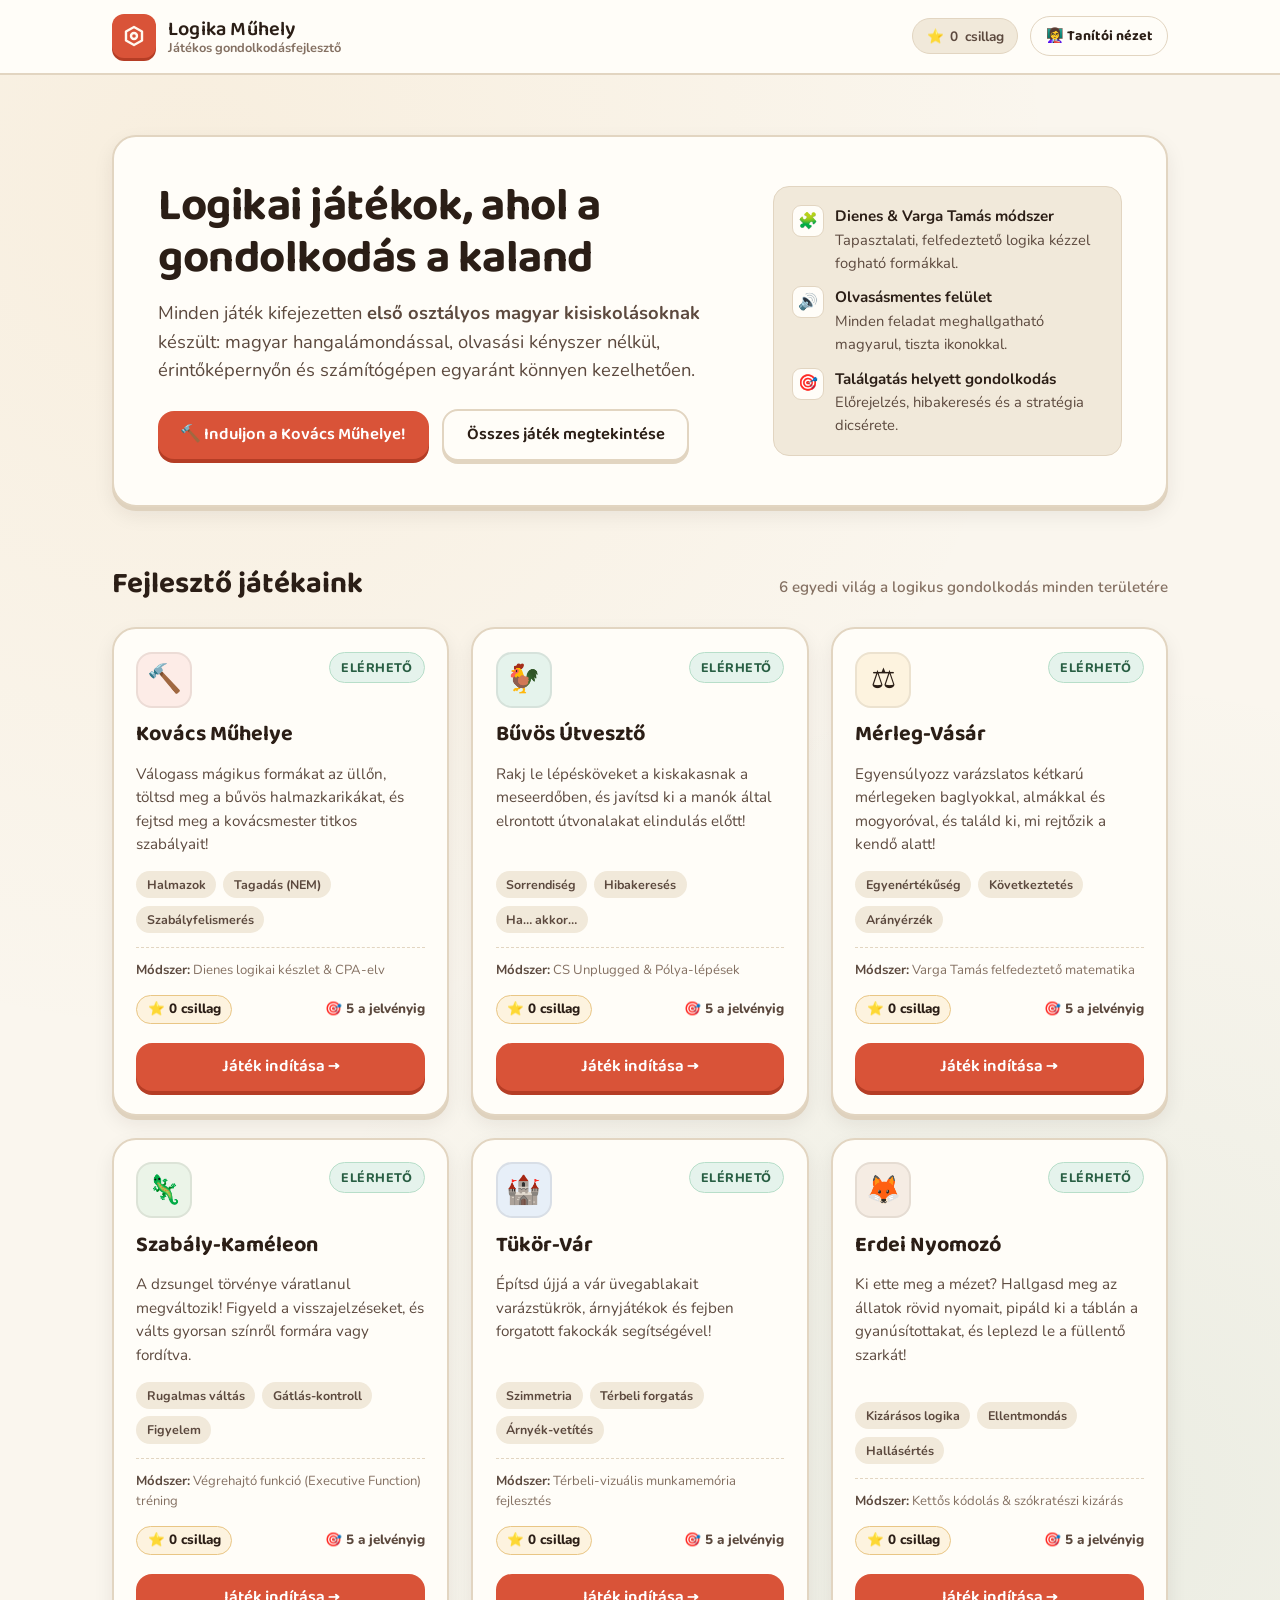
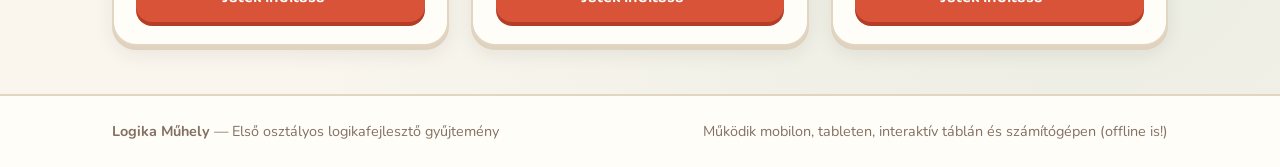
==== index.html @ 01217539 "Add PWA offline support, shared LogikaCore module (Hungarian voice, confetti), hub star badges, and " ====
<!DOCTYPE html>
<html lang="hu">
<head>
  <meta charset="UTF-8">
  <meta name="viewport" content="width=device-width, initial-scale=1.0">
  <title>Logika Műhely — Játékos logikafejlesztő 1. osztályosoknak</title>
  <meta name="description" content="Bizonyított magyar és nemzetközi módszereken alapuló, olvasásmentes logikai játékok elsős kisiskolásoknak minden eszközre.">
  <link rel="preconnect" href="https://fonts.googleapis.com">
  <link rel="preconnect" href="https://fonts.gstatic.com" crossorigin>
  <link href="https://fonts.googleapis.com/css2?family=Baloo+2:wght@600;700;800&family=Nunito:wght@500;600;700;800&display=swap" rel="stylesheet">
  <link rel="manifest" href="manifest.json">
  <link rel="icon" href="assets/icon.svg" type="image/svg+xml">
  <link rel="stylesheet" href="styles/main.css?v=4">
</head>
<body>
  <header class="site-header">
    <div class="container header-inner">
      <a href="index.html" class="brand" id="brand-home-link">
        <span class="brand-mark" aria-hidden="true">
          <svg width="24" height="24" viewBox="0 0 24 24" fill="none" stroke="currentColor" stroke-width="2.4" stroke-linecap="round" stroke-linejoin="round">
            <path d="M12 3l8 4.5v9L12 21l-8-4.5v-9L12 3z"/>
            <circle cx="12" cy="12" r="3"/>
          </svg>
        </span>
        <span class="brand-text">
          <span class="brand-title">Logika Műhely</span>
          <span class="brand-subtitle">Játékos gondolkodásfejlesztő</span>
        </span>
      </a>
      <div class="header-meta">
        <span class="age-tag" id="total-stars-pill">⭐ <strong id="total-stars-value">0</strong> csillag</span>
        <button type="button" class="teacher-btn" id="btn-open-teacher">👩‍🏫 Tanítói nézet</button>
      </div>
    </div>
  </header>

  <main class="container">
    <section class="hero" aria-labelledby="hero-heading">
      <div class="hero-card">
        <div>
          <h1 id="hero-heading">Logikai játékok, ahol a gondolkodás a kaland</h1>
          <p class="hero-lead">
            Minden játék kifejezetten <strong>első osztályos magyar kisiskolásoknak</strong> készült: magyar hangalámondással, olvasási kényszer nélkül, érintőképernyőn és számítógépen egyaránt könnyen kezelhetően.
          </p>
          <div class="hero-actions">
            <a href="kovacs-muhelye/index.html" class="btn btn-primary" id="hero-play-kovacs">
              🔨 Induljon a Kovács Műhelye!
            </a>
            <a href="#jatekok-lista" class="btn btn-secondary" id="hero-browse-apps">
              Összes játék megtekintése
            </a>
          </div>
        </div>

        <aside class="hero-pillars" aria-label="Pedagógiai alapelvek">
          <div class="pillar-item">
            <span class="pillar-icon" aria-hidden="true">🧩</span>
            <div>
              <strong>Dienes &amp; Varga Tamás módszer</strong>
              Tapasztalati, felfedeztető logika kézzel fogható formákkal.
            </div>
          </div>
          <div class="pillar-item">
            <span class="pillar-icon" aria-hidden="true">🔊</span>
            <div>
              <strong>Olvasásmentes felület</strong>
              Minden feladat meghallgatható magyarul, tiszta ikonokkal.
            </div>
          </div>
          <div class="pillar-item">
            <span class="pillar-icon" aria-hidden="true">🎯</span>
            <div>
              <strong>Találgatás helyett gondolkodás</strong>
              Előrejelzés, hibakeresés és a stratégia dicsérete.
            </div>
          </div>
        </aside>
      </div>
    </section>

    <section id="jatekok-lista" aria-labelledby="apps-section-title">
      <div class="section-heading">
        <h2 id="apps-section-title">Fejlesztő játékaink</h2>
        <p>6 egyedi világ a logikus gondolkodás minden területére</p>
      </div>

      <div class="apps-grid">
        <!-- 1. Kovács Műhelye (LIVE) -->
        <article class="app-card is-live" id="card-kovacs-muhelye">
          <div class="app-card-top">
            <div class="app-emblem emblem-forge" aria-hidden="true">🔨</div>
            <span class="status-label status-live">Elérhető</span>
          </div>
          <h3>Kovács Műhelye</h3>
          <p class="app-card-desc">
            Válogass mágikus formákat az üllőn, töltsd meg a bűvös halmazkarikákat, és fejtsd meg a kovácsmester titkos szabályait!
          </p>
          <div class="app-skills">
            <span class="skill-chip">Halmazok</span>
            <span class="skill-chip">Tagadás (NEM)</span>
            <span class="skill-chip">Szabályfelismerés</span>
          </div>
          <div class="app-method">
            <strong>Módszer:</strong> Dienes logikai készlet &amp; CPA-elv
          </div>
          <a href="kovacs-muhelye/index.html" class="btn btn-primary" id="btn-launch-kovacs">
            Játék indítása →
          </a>
        </article>

        <!-- 2. Bűvös Útvesztő (LIVE) -->
        <article class="app-card is-live" id="card-buvos-utveszto">
          <div class="app-card-top">
            <div class="app-emblem emblem-path" aria-hidden="true">🐓</div>
            <span class="status-label status-live">Elérhető</span>
          </div>
          <h3>Bűvös Útvesztő</h3>
          <p class="app-card-desc">
            Rakj le lépésköveket a kiskakasnak a meseerdőben, és javítsd ki a manók által elrontott útvonalakat elindulás előtt!
          </p>
          <div class="app-skills">
            <span class="skill-chip">Sorrendiség</span>
            <span class="skill-chip">Hibakeresés</span>
            <span class="skill-chip">Ha… akkor…</span>
          </div>
          <div class="app-method">
            <strong>Módszer:</strong> CS Unplugged &amp; Pólya-lépések
          </div>
          <a href="buvos-utveszto/index.html" class="btn btn-primary" id="btn-launch-utveszto">
            Játék indítása →
          </a>
        </article>

        <!-- 3. Mérleg-Vásár (LIVE) -->
        <article class="app-card is-live" id="card-merleg-vasar">
          <div class="app-card-top">
            <div class="app-emblem emblem-scale" aria-hidden="true">⚖️</div>
            <span class="status-label status-live">Elérhető</span>
          </div>
          <h3>Mérleg-Vásár</h3>
          <p class="app-card-desc">
            Egyensúlyozz varázslatos kétkarú mérlegeken baglyokkal, almákkal és mogyoróval, és találd ki, mi rejtőzik a kendő alatt!
          </p>
          <div class="app-skills">
            <span class="skill-chip">Egyenértékűség</span>
            <span class="skill-chip">Következtetés</span>
            <span class="skill-chip">Arányérzék</span>
          </div>
          <div class="app-method">
            <strong>Módszer:</strong> Varga Tamás felfedeztető matematika
          </div>
          <a href="merleg-vasar/index.html" class="btn btn-primary" id="btn-launch-merleg">
            Játék indítása →
          </a>
        </article>

        <!-- 4. Szabály-Kaméleon (LIVE) -->
        <article class="app-card is-live" id="card-szabaly-kameleon">
          <div class="app-card-top">
            <div class="app-emblem emblem-chameleon" aria-hidden="true">🦎</div>
            <span class="status-label status-live">Elérhető</span>
          </div>
          <h3>Szabály-Kaméleon</h3>
          <p class="app-card-desc">
            A dzsungel törvénye váratlanul megváltozik! Figyeld a visszajelzéseket, és válts gyorsan színről formára vagy fordítva.
          </p>
          <div class="app-skills">
            <span class="skill-chip">Rugalmas váltás</span>
            <span class="skill-chip">Gátlás-kontroll</span>
            <span class="skill-chip">Figyelem</span>
          </div>
          <div class="app-method">
            <strong>Módszer:</strong> Végrehajtó funkció (Executive Function) tréning
          </div>
          <a href="szabaly-kameleon/index.html" class="btn btn-primary" id="btn-launch-kameleon">
            Játék indítása →
          </a>
        </article>

        <!-- 5. Tükör-Vár (LIVE) -->
        <article class="app-card is-live" id="card-tukor-var">
          <div class="app-card-top">
            <div class="app-emblem emblem-mirror" aria-hidden="true">🏰</div>
            <span class="status-label status-live">Elérhető</span>
          </div>
          <h3>Tükör-Vár</h3>
          <p class="app-card-desc">
            Építsd újjá a vár üvegablakait varázstükrök, árnyjátékok és fejben forgatott fakockák segítségével!
          </p>
          <div class="app-skills">
            <span class="skill-chip">Szimmetria</span>
            <span class="skill-chip">Térbeli forgatás</span>
            <span class="skill-chip">Árnyék-vetítés</span>
          </div>
          <div class="app-method">
            <strong>Módszer:</strong> Térbeli-vizuális munkamemória fejlesztés
          </div>
          <a href="tukor-var/index.html" class="btn btn-primary" id="btn-launch-tukor">
            Játék indítása →
          </a>
        </article>

        <!-- 6. Ki A Bűnös? — Erdei Nyomozó (LIVE) -->
        <article class="app-card is-live" id="card-erdei-nyomozo">
          <div class="app-card-top">
            <div class="app-emblem emblem-detective" aria-hidden="true">🦊</div>
            <span class="status-label status-live">Elérhető</span>
          </div>
          <h3>Erdei Nyomozó</h3>
          <p class="app-card-desc">
            Ki ette meg a mézet? Hallgasd meg az állatok rövid nyomait, pipáld ki a táblán a gyanúsítottakat, és leplezd le a füllentő szarkát!
          </p>
          <div class="app-skills">
            <span class="skill-chip">Kizárásos logika</span>
            <span class="skill-chip">Ellentmondás</span>
            <span class="skill-chip">Hallásértés</span>
          </div>
          <div class="app-method">
            <strong>Módszer:</strong> Kettős kódolás &amp; szókratészi kizárás
          </div>
          <a href="erdei-nyomozo/index.html" class="btn btn-primary" id="btn-launch-nyomozo">
            Játék indítása →
          </a>
        </article>
      </div>
    </section>
  </main>

  <footer class="site-footer">
    <div class="container footer-inner">
      <span><strong>Logika Műhely</strong> — Első osztályos logikafejlesztő gyűjtemény</span>
      <span>Működik mobilon, tableten, interaktív táblán és számítógépen (offline is!)</span>
    </div>
  </footer>

  <!-- Tanítói / Szülői Összefoglaló Modal -->
  <div class="modal-backdrop" id="teacher-modal-backdrop" role="dialog" aria-modal="true" aria-labelledby="teacher-modal-title">
    <div class="teacher-modal">
      <div class="teacher-modal-header">
        <h2 id="teacher-modal-title">👩‍🏫 Szülői és Tanítói Összefoglaló</h2>
        <button type="button" class="teacher-btn" id="btn-close-teacher">✕ Bezárás</button>
      </div>
      <p style="margin:0; color:var(--ink-secondary); font-size:0.92rem;">
        Itt látható a gyermek előrehaladása az egyes logikai területeken. <strong>5 csillag</strong> után minden játékban feloldódik a mesterjelvény!
      </p>
      <div id="teacher-rows" style="display:flex; flex-direction:column; gap:0.55rem;"></div>
      <div style="display:flex; justify-content:space-between; align-items:center; flex-wrap:wrap; gap:0.5rem; border-top:1.5px dashed var(--border-warm); padding-top:0.85rem;">
        <span style="font-weight:800; color:var(--ink-primary);" id="teacher-total-summary"></span>
        <button type="button" class="teacher-btn" id="btn-reset-progress" style="color:var(--forge-ember-dark);">🗑️ Haladás nullázása</button>
      </div>
    </div>
  </div>

  <script src="shared/logika-core.js?v=4"></script>
  <script>
    (() => {
      const cardIds = {
        kovacs: 'card-kovacs-muhelye',
        utveszto: 'card-buvos-utveszto',
        merleg: 'card-merleg-vasar',
        kameleon: 'card-szabaly-kameleon',
        tukor: 'card-tukor-var',
        nyomozo: 'card-erdei-nyomozo',
      };

      function refreshHubProgress() {
        const core = window.LogikaCore;
        if (!core) return;

        document.getElementById('total-stars-value').textContent = String(core.getTotalStars());

        core.APP_META.forEach((app) => {
          const card = document.getElementById(cardIds[app.key]);
          if (!card) return;
          let row = card.querySelector('.card-progress-row');
          if (!row) {
            row = document.createElement('div');
            row.className = 'card-progress-row';
            const btn = card.querySelector('.btn');
            card.insertBefore(row, btn);
          }
          const stars = core.getAppStars(app.starKey);
          const unlocked = stars >= 5;
          row.innerHTML = `
            <span class="card-star-pill">⭐ ${stars} csillag</span>
            <span class="${unlocked ? 'badge-unlocked' : ''}">
              ${unlocked ? `🏅 ${app.badge}` : `🎯 ${Math.max(0, 5 - stars)} a jelvényig`}
            </span>
          `;
        });
      }

      const backdrop = document.getElementById('teacher-modal-backdrop');
      const rowsEl = document.getElementById('teacher-rows');

      function renderTeacherModal() {
        const core = window.LogikaCore;
        const stats = core.getStats();
        rowsEl.innerHTML = core.APP_META.map((app) => {
          const stars = core.getAppStars(app.starKey);
          const solved = (stats[app.key] && stats[app.key].solved) || stars;
          const badgeTxt = stars >= 5 ? `🏅 ${app.badge}` : 'Folyamatban';
          return `
            <div class="teacher-row">
              <div>
                <div class="teacher-row-title">${app.emoji} ${app.name}</div>
                <div class="teacher-row-sub">${app.skill} · ${badgeTxt}</div>
              </div>
              <div style="text-align:right; font-weight:800;">
                <div>⭐ ${stars}</div>
                <div style="font-size:0.78rem; color:var(--ink-muted);">${solved} megoldva</div>
              </div>
            </div>
          `;
        }).join('');
        document.getElementById('teacher-total-summary').textContent =
          `Összesen: ⭐ ${core.getTotalStars()} csillag`;
      }

      document.getElementById('btn-open-teacher').addEventListener('click', () => {
        renderTeacherModal();
        backdrop.classList.add('is-open');
      });

      document.getElementById('btn-close-teacher').addEventListener('click', () => {
        backdrop.classList.remove('is-open');
      });

      backdrop.addEventListener('click', (e) => {
        if (e.target === backdrop) backdrop.classList.remove('is-open');
      });

      document.getElementById('btn-reset-progress').addEventListener('click', () => {
        if (confirm('Biztosan törlöd az összes összegyűjtött csillagot és jelvényt?')) {
          window.LogikaCore.resetAllProgress();
          refreshHubProgress();
          renderTeacherModal();
        }
      });

      refreshHubProgress();

      if ('serviceWorker' in navigator) {
        navigator.serviceWorker.register('./sw.js').catch(() => {});
      }
    })();
  </script>
</body>
</html>
---- styles/main.css ----
/* ==========================================================================
   Logika Műhely — Shared Design System
   Warm, tactile, storybook-inspired palette for 1st-grade Hungarian learners
   ========================================================================== */

:root {
  /* Surfaces */
  --bg-parchment: #FAF6EE;
  --bg-cream: #FFFDF8;
  --bg-sand: #F1E9DA;
  --bg-wood-dark: #3B281E;
  --bg-wood-mid: #5A3E2E;

  /* Ink */
  --ink-primary: #2B1E16;
  --ink-secondary: #5C493E;
  --ink-muted: #847062;
  --ink-on-dark: #FFF9F0;

  /* Brand & Pedagogical Accents (HSL-harmonized) */
  --forge-ember: #D95338;
  --forge-ember-dark: #B53D25;
  --forge-ember-soft: #FDECE7;

  --sage-green: #387D5A;
  --sage-green-dark: #285E43;
  --sage-green-soft: #E5F3EC;

  --cobalt-blue: #2D5F9A;
  --cobalt-blue-dark: #1F4573;
  --cobalt-blue-soft: #E7EFF8;

  --amber-gold: #D99226;
  --amber-gold-dark: #B07214;
  --amber-gold-soft: #FDF3DF;

  /* Borders & Shadows */
  --border-warm: #E2D5C1;
  --border-strong: #C9B79C;
  --shadow-card: 0 4px 0 #DFD2BE, 0 8px 20px rgba(43, 30, 22, 0.08);
  --shadow-card-hover: 0 6px 0 #D4C3AA, 0 14px 28px rgba(43, 30, 22, 0.12);
  --shadow-button: 0 4px 0 var(--btn-shadow, #B53D25);
  --shadow-button-active: 0 1px 0 var(--btn-shadow, #B53D25);

  /* Typography */
  --font-display: 'Baloo 2', 'Nunito', system-ui, -apple-system, sans-serif;
  --font-body: 'Nunito', system-ui, -apple-system, sans-serif;

  /* Radii */
  --radius-sm: 10px;
  --radius-md: 16px;
  --radius-lg: 24px;
  --radius-pill: 999px;

  /* Spacing */
  --space-xs: 0.5rem;
  --space-sm: 0.75rem;
  --space-md: 1.25rem;
  --space-lg: 2rem;
  --space-xl: 3rem;
}

*,
*::before,
*::after {
  box-sizing: border-box;
}

html {
  font-size: 16px;
  -webkit-tap-highlight-color: transparent;
  scroll-behavior: smooth;
}

body {
  margin: 0;
  font-family: var(--font-body);
  color: var(--ink-primary);
  background-color: var(--bg-parchment);
  background-image:
    radial-gradient(circle at 15% 10%, rgba(224, 159, 62, 0.09) 0%, transparent 45%),
    radial-gradient(circle at 85% 85%, rgba(56, 125, 90, 0.08) 0%, transparent 45%);
  line-height: 1.55;
  min-height: 100dvh;
  overflow-x: hidden;
}

img,
svg {
  display: block;
  max-width: 100%;
}

button,
a {
  font-family: inherit;
  touch-action: manipulation;
}

/* Focus visibility for keyboard & switch accessibility */
:focus-visible {
  outline: 3px solid var(--cobalt-blue);
  outline-offset: 3px;
}

/* ==========================================================================
   Layout Containers
   ========================================================================== */
.container {
  width: 100%;
  max-width: 1120px;
  margin: 0 auto;
  padding: 0 clamp(1rem, 3vw, 2rem);
}

/* ==========================================================================
   Header / Navigation
   ========================================================================== */
.site-header {
  background-color: var(--bg-cream);
  border-bottom: 2px solid var(--border-warm);
  padding: 0.9rem 0;
  position: sticky;
  top: 0;
  z-index: 40;
}

.header-inner {
  display: flex;
  align-items: center;
  justify-content: space-between;
  gap: 1rem;
  flex-wrap: wrap;
}

.brand {
  display: inline-flex;
  align-items: center;
  gap: 0.75rem;
  text-decoration: none;
  color: var(--ink-primary);
}

.brand-mark {
  width: 44px;
  height: 44px;
  border-radius: 12px;
  background: var(--forge-ember);
  color: var(--ink-on-dark);
  display: grid;
  place-items: center;
  box-shadow: 0 3px 0 var(--forge-ember-dark);
  flex-shrink: 0;
}

.brand-text {
  display: flex;
  flex-direction: column;
  line-height: 1.15;
}

.brand-title {
  font-family: var(--font-display);
  font-weight: 600;
  font-size: 1.25rem;
  letter-spacing: 0.01em;
}

.brand-subtitle {
  font-size: 0.8rem;
  font-weight: 700;
  color: var(--ink-muted);
}

.header-meta {
  display: flex;
  align-items: center;
  gap: 0.75rem;
}

.age-tag {
  display: inline-flex;
  align-items: center;
  gap: 0.4rem;
  background: var(--bg-sand);
  border: 1.5px solid var(--border-warm);
  color: var(--ink-secondary);
  font-weight: 700;
  font-size: 0.85rem;
  padding: 0.4rem 0.85rem;
  border-radius: var(--radius-pill);
}

/* ==========================================================================
   Buttons
   ========================================================================== */
.btn {
  display: inline-flex;
  align-items: center;
  justify-content: center;
  gap: 0.5rem;
  min-height: 48px;
  padding: 0.7rem 1.4rem;
  border-radius: var(--radius-md);
  border: none;
  font-family: var(--font-display);
  font-weight: 600;
  font-size: 1.05rem;
  text-decoration: none;
  cursor: pointer;
  transition: transform 120ms ease, box-shadow 120ms ease, background-color 150ms ease;
  user-select: none;
}

.btn:active {
  transform: translateY(3px);
}

.btn-primary {
  --btn-shadow: var(--forge-ember-dark);
  background: var(--forge-ember);
  color: #FFFFFF;
  box-shadow: var(--shadow-button);
}

.btn-primary:hover {
  background: #E25F44;
}

.btn-primary:active {
  box-shadow: var(--shadow-button-active);
}

.btn-secondary {
  --btn-shadow: var(--border-strong);
  background: var(--bg-cream);
  color: var(--ink-primary);
  border: 2px solid var(--border-warm);
  box-shadow: 0 3px 0 var(--border-warm);
}

.btn-secondary:hover {
  background: var(--bg-sand);
}

.btn-success {
  --btn-shadow: var(--sage-green-dark);
  background: var(--sage-green);
  color: #FFFFFF;
  box-shadow: var(--shadow-button);
}

.btn-success:hover {
  background: #418E67;
}

/* ==========================================================================
   Hero Section (Index Page)
   ========================================================================== */
.hero {
  padding: clamp(2rem, 5vw, 3.75rem) 0 clamp(1.5rem, 3vw, 2.5rem);
}

.hero-card {
  background: var(--bg-cream);
  border: 2px solid var(--border-warm);
  border-radius: var(--radius-lg);
  padding: clamp(1.5rem, 4vw, 2.75rem);
  box-shadow: var(--shadow-card);
  display: grid;
  grid-template-columns: 1.25fr 0.75fr;
  gap: 2rem;
  align-items: center;
}

.hero h1 {
  font-family: var(--font-display);
  font-size: clamp(1.85rem, 4vw, 2.85rem);
  font-weight: 700;
  line-height: 1.15;
  letter-spacing: -0.01em;
  margin: 0 0 0.85rem;
  color: var(--ink-primary);
}

.hero-lead {
  font-size: clamp(1rem, 1.5vw, 1.15rem);
  color: var(--ink-secondary);
  margin: 0 0 1.5rem;
  max-width: 56ch;
}

.hero-actions {
  display: flex;
  flex-wrap: wrap;
  gap: 0.85rem;
  align-items: center;
}

.hero-pillars {
  display: grid;
  gap: 0.75rem;
  background: var(--bg-sand);
  border: 1.5px solid var(--border-warm);
  border-radius: var(--radius-md);
  padding: 1.15rem;
}

.pillar-item {
  display: flex;
  align-items: flex-start;
  gap: 0.7rem;
  font-size: 0.92rem;
  color: var(--ink-secondary);
}

.pillar-icon {
  width: 32px;
  height: 32px;
  border-radius: 9px;
  background: var(--bg-cream);
  border: 1.5px solid var(--border-warm);
  display: grid;
  place-items: center;
  flex-shrink: 0;
  font-size: 1rem;
}

.pillar-item strong {
  color: var(--ink-primary);
  display: block;
  font-size: 0.95rem;
}

/* ==========================================================================
   Apps Grid (Index Page)
   ========================================================================== */
.section-heading {
  display: flex;
  align-items: baseline;
  justify-content: space-between;
  gap: 1rem;
  flex-wrap: wrap;
  margin: 1rem 0 1.25rem;
}

.section-heading h2 {
  font-family: var(--font-display);
  font-size: clamp(1.4rem, 2.5vw, 1.85rem);
  margin: 0;
}

.section-heading p {
  margin: 0;
  color: var(--ink-muted);
  font-weight: 600;
  font-size: 0.95rem;
}

.apps-grid {
  display: grid;
  grid-template-columns: repeat(auto-fill, minmax(min(100%, 320px), 1fr));
  gap: 1.4rem;
  padding-bottom: 3rem;
}

.app-card {
  background: var(--bg-cream);
  border: 2px solid var(--border-warm);
  border-radius: var(--radius-lg);
  padding: 1.4rem;
  box-shadow: var(--shadow-card);
  display: flex;
  flex-direction: column;
  gap: 0.9rem;
  transition: transform 160ms ease, box-shadow 160ms ease;
  position: relative;
}

.app-card.is-live:hover {
  transform: translateY(-3px);
  box-shadow: var(--shadow-card-hover);
}

.app-card.is-upcoming {
  background: #FBF8F2;
  opacity: 0.92;
}

.app-card-top {
  display: flex;
  align-items: flex-start;
  justify-content: space-between;
  gap: 0.75rem;
}

.app-emblem {
  width: 56px;
  height: 56px;
  border-radius: 16px;
  display: grid;
  place-items: center;
  font-size: 1.75rem;
  flex-shrink: 0;
  border: 2px solid rgba(43, 30, 22, 0.08);
}

.emblem-forge { background: var(--forge-ember-soft); }
.emblem-path { background: var(--sage-green-soft); }
.emblem-scale { background: var(--amber-gold-soft); }
.emblem-chameleon { background: #EBF4E8; }
.emblem-mirror { background: var(--cobalt-blue-soft); }
.emblem-detective { background: #F5ECE3; }

.status-label {
  font-size: 0.78rem;
  font-weight: 800;
  text-transform: uppercase;
  letter-spacing: 0.04em;
  padding: 0.3rem 0.7rem;
  border-radius: var(--radius-pill);
}

.status-live {
  background: var(--sage-green-soft);
  color: var(--sage-green-dark);
  border: 1.5px solid #B7DEC9;
}

.status-soon {
  background: var(--bg-sand);
  color: var(--ink-muted);
  border: 1.5px solid var(--border-warm);
}

.app-card h3 {
  font-family: var(--font-display);
  font-size: 1.35rem;
  margin: 0;
  line-height: 1.2;
}

.app-card-desc {
  margin: 0;
  color: var(--ink-secondary);
  font-size: 0.95rem;
  flex: 1;
}

.app-skills {
  display: flex;
  flex-wrap: wrap;
  gap: 0.45rem;
}

.skill-chip {
  font-size: 0.78rem;
  font-weight: 700;
  color: var(--ink-secondary);
  background: var(--bg-sand);
  padding: 0.25rem 0.65rem;
  border-radius: var(--radius-pill);
}

.app-method {
  font-size: 0.82rem;
  color: var(--ink-muted);
  border-top: 1.5px dashed var(--border-warm);
  padding-top: 0.75rem;
}

.app-method strong {
  color: var(--ink-secondary);
}

.app-card .btn {
  width: 100%;
  margin-top: 0.25rem;
}

.btn-disabled {
  background: var(--bg-sand);
  color: var(--ink-muted);
  border: 1.5px solid var(--border-warm);
  cursor: default;
  box-shadow: none;
}

.btn-disabled:active {
  transform: none;
}

/* ==========================================================================
   Shared Difficulty Selector (All Apps)
   ========================================================================== */
.difficulty-bar {
  display: inline-flex;
  align-items: center;
  gap: 0.35rem;
  background: var(--bg-sand);
  border: 1.5px solid var(--border-warm);
  padding: 0.25rem;
  border-radius: var(--radius-pill);
  flex-wrap: wrap;
}

.diff-btn {
  display: inline-flex;
  align-items: center;
  gap: 0.3rem;
  min-height: 36px;
  padding: 0.3rem 0.75rem;
  border-radius: var(--radius-pill);
  border: none;
  background: transparent;
  color: var(--ink-secondary);
  font-family: var(--font-display);
  font-weight: 700;
  font-size: 0.85rem;
  cursor: pointer;
  transition: background-color 140ms ease, color 140ms ease, box-shadow 140ms ease;
}

.diff-btn:hover {
  background: rgba(255, 255, 255, 0.55);
}

.diff-btn.is-active[data-diff="easy"] {
  background: var(--sage-green);
  color: #FFFFFF;
}

.diff-btn.is-active[data-diff="medium"] {
  background: var(--amber-gold-dark);
  color: #FFFFFF;
}

.diff-btn.is-active[data-diff="hard"] {
  background: var(--forge-ember);
  color: #FFFFFF;
}

/* ==========================================================================
   Index Progress Badges & Teacher Summary Modal
   ========================================================================== */
.card-progress-row {
  display: flex;
  align-items: center;
  justify-content: space-between;
  gap: 0.5rem;
  font-size: 0.84rem;
  font-weight: 800;
  color: var(--ink-secondary);
}

.card-star-pill {
  display: inline-flex;
  align-items: center;
  gap: 0.3rem;
  padding: 0.2rem 0.65rem;
  border-radius: var(--radius-pill);
  background: var(--amber-gold-soft);
  border: 1.5px solid #E9C685;
  color: var(--ink-primary);
}

.badge-unlocked {
  display: inline-flex;
  align-items: center;
  gap: 0.25rem;
  padding: 0.2rem 0.65rem;
  border-radius: var(--radius-pill);
  background: var(--sage-green-soft);
  border: 1.5px solid #A8D7BE;
  color: var(--sage-green-dark);
}

.teacher-btn {
  display: inline-flex;
  align-items: center;
  gap: 0.4rem;
  min-height: 40px;
  padding: 0.35rem 0.9rem;
  border-radius: var(--radius-pill);
  border: 1.5px solid var(--border-warm);
  background: var(--bg-cream);
  color: var(--ink-primary);
  font-family: var(--font-display);
  font-weight: 700;
  font-size: 0.88rem;
  cursor: pointer;
}

.teacher-btn:hover {
  background: var(--bg-sand);
}

.modal-backdrop {
  position: fixed;
  inset: 0;
  background: rgba(43, 30, 22, 0.52);
  display: none;
  place-items: center;
  padding: 1rem;
  z-index: 100;
}

.modal-backdrop.is-open {
  display: grid;
}

.teacher-modal {
  width: 100%;
  max-width: 620px;
  max-height: 88dvh;
  overflow-y: auto;
  background: var(--bg-cream);
  border: 2px solid var(--border-warm);
  border-radius: var(--radius-lg);
  padding: 1.5rem;
  box-shadow: 0 20px 44px rgba(43, 30, 22, 0.25);
  display: flex;
  flex-direction: column;
  gap: 1rem;
}

.teacher-modal-header {
  display: flex;
  align-items: center;
  justify-content: space-between;
  gap: 1rem;
}

.teacher-modal-header h2 {
  font-family: var(--font-display);
  margin: 0;
  font-size: 1.35rem;
}

.teacher-row {
  display: grid;
  grid-template-columns: 1fr auto;
  gap: 0.5rem;
  align-items: center;
  padding: 0.75rem 0.9rem;
  background: var(--bg-sand);
  border-radius: var(--radius-md);
  border: 1.5px solid var(--border-warm);
}

.teacher-row-title {
  font-family: var(--font-display);
  font-weight: 700;
  font-size: 1rem;
}

.teacher-row-sub {
  font-size: 0.82rem;
  color: var(--ink-secondary);
}

/* ==========================================================================
   Footer
   ========================================================================== */
.site-footer {
  border-top: 2px solid var(--border-warm);
  background: var(--bg-cream);
  padding: 1.5rem 0;
  color: var(--ink-muted);
  font-size: 0.9rem;
}

.footer-inner {
  display: flex;
  justify-content: space-between;
  align-items: center;
  flex-wrap: wrap;
  gap: 0.75rem;
}

/* ==========================================================================
   Responsive Breakpoints
   ========================================================================== */
@media (max-width: 860px) {
  .hero-card {
    grid-template-columns: 1fr;
    gap: 1.5rem;
  }
}

@media (max-width: 520px) {
  .brand-subtitle {
    display: none;
  }
  .age-tag {
    font-size: 0.78rem;
    padding: 0.35rem 0.65rem;
  }
}
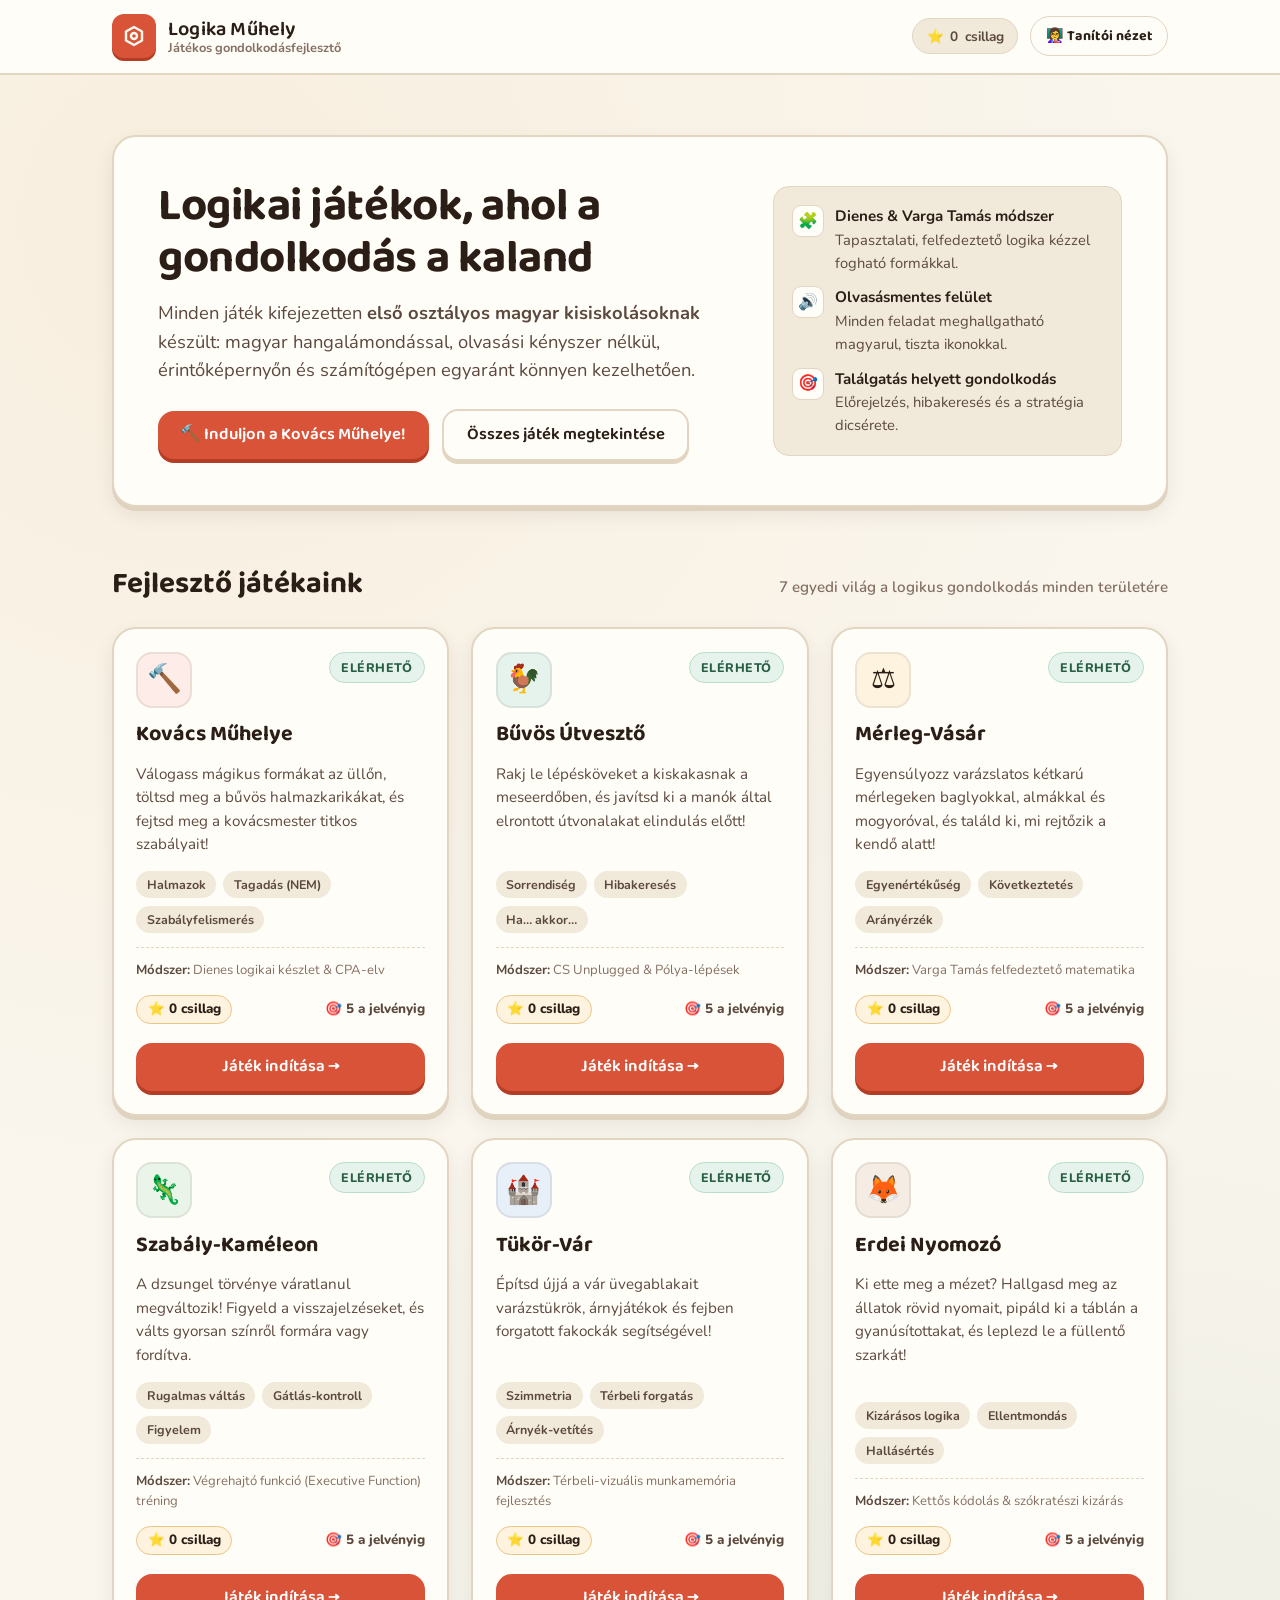
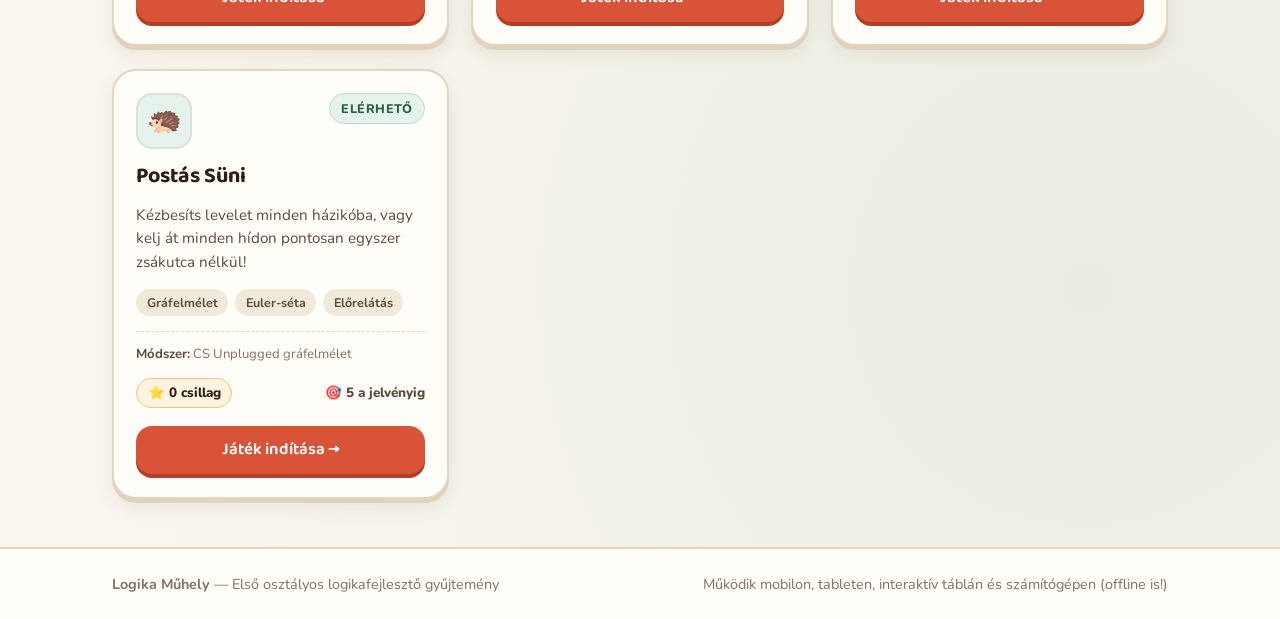
==== commit a90a24ba: "Add Postás Süni (graph theory & Eulerian paths) as the 7th app" ====
--- a/index.html
+++ b/index.html
@@ -81,7 +81,7 @@
     <section id="jatekok-lista" aria-labelledby="apps-section-title">
       <div class="section-heading">
         <h2 id="apps-section-title">Fejlesztő játékaink</h2>
-        <p>6 egyedi világ a logikus gondolkodás minden területére</p>
+        <p>7 egyedi világ a logikus gondolkodás minden területére</p>
       </div>
 
       <div class="apps-grid">
@@ -219,6 +219,29 @@
             <strong>Módszer:</strong> Kettős kódolás &amp; szókratészi kizárás
           </div>
           <a href="erdei-nyomozo/index.html" class="btn btn-primary" id="btn-launch-nyomozo">
+            Játék indítása →
+          </a>
+        </article>
+
+        <!-- 7. Postás Süni (LIVE) -->
+        <article class="app-card is-live" id="card-postas-suni">
+          <div class="app-card-top">
+            <div class="app-emblem emblem-path" aria-hidden="true">🦔</div>
+            <span class="status-label status-live">Elérhető</span>
+          </div>
+          <h3>Postás Süni</h3>
+          <p class="app-card-desc">
+            Kézbesíts levelet minden házikóba, vagy kelj át minden hídon pontosan egyszer zsákutca nélkül!
+          </p>
+          <div class="app-skills">
+            <span class="skill-chip">Gráfelmélet</span>
+            <span class="skill-chip">Euler-séta</span>
+            <span class="skill-chip">Előrelátás</span>
+          </div>
+          <div class="app-method">
+            <strong>Módszer:</strong> CS Unplugged gráfelmélet
+          </div>
+          <a href="postas-suni/index.html" class="btn btn-primary" id="btn-launch-suni">
             Játék indítása →
           </a>
         </article>
@@ -261,6 +284,7 @@
         kameleon: 'card-szabaly-kameleon',
         tukor: 'card-tukor-var',
         nyomozo: 'card-erdei-nyomozo',
+        suni: 'card-postas-suni',
       };
 
       function refreshHubProgress() {
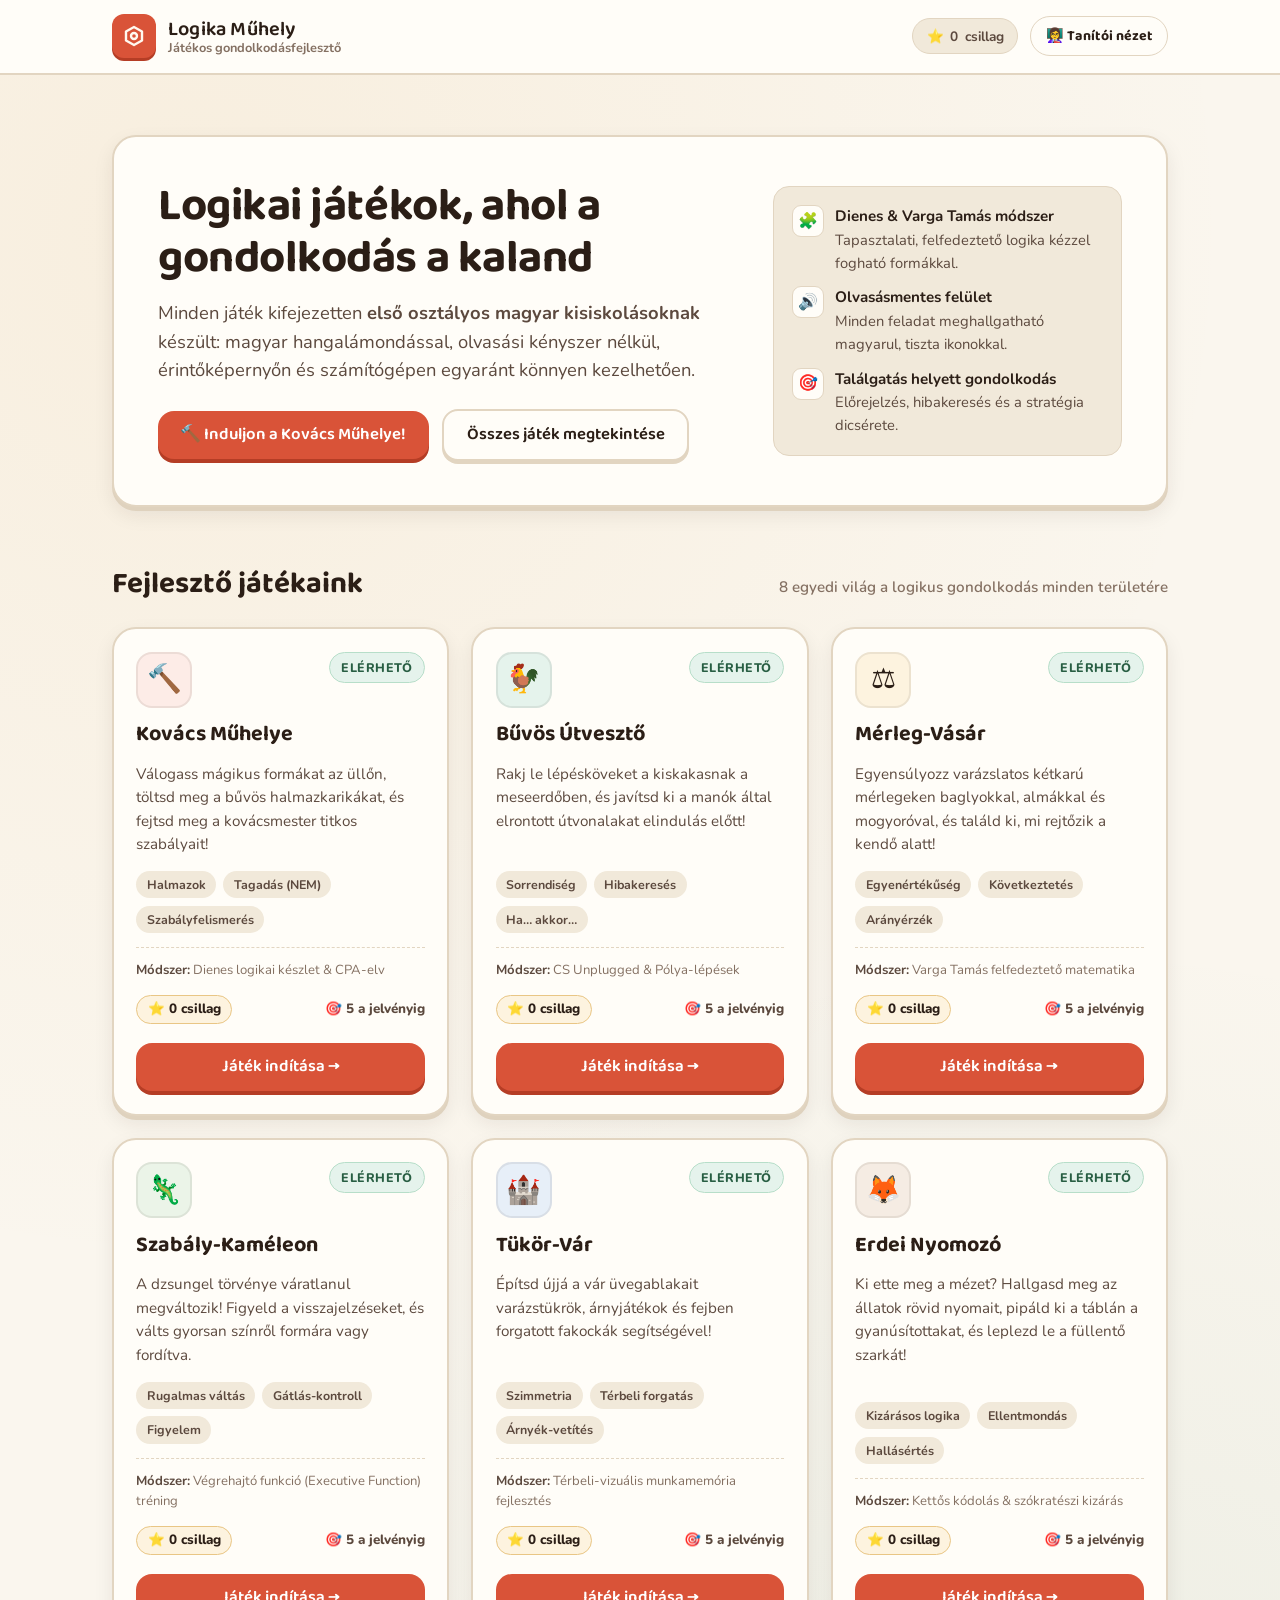
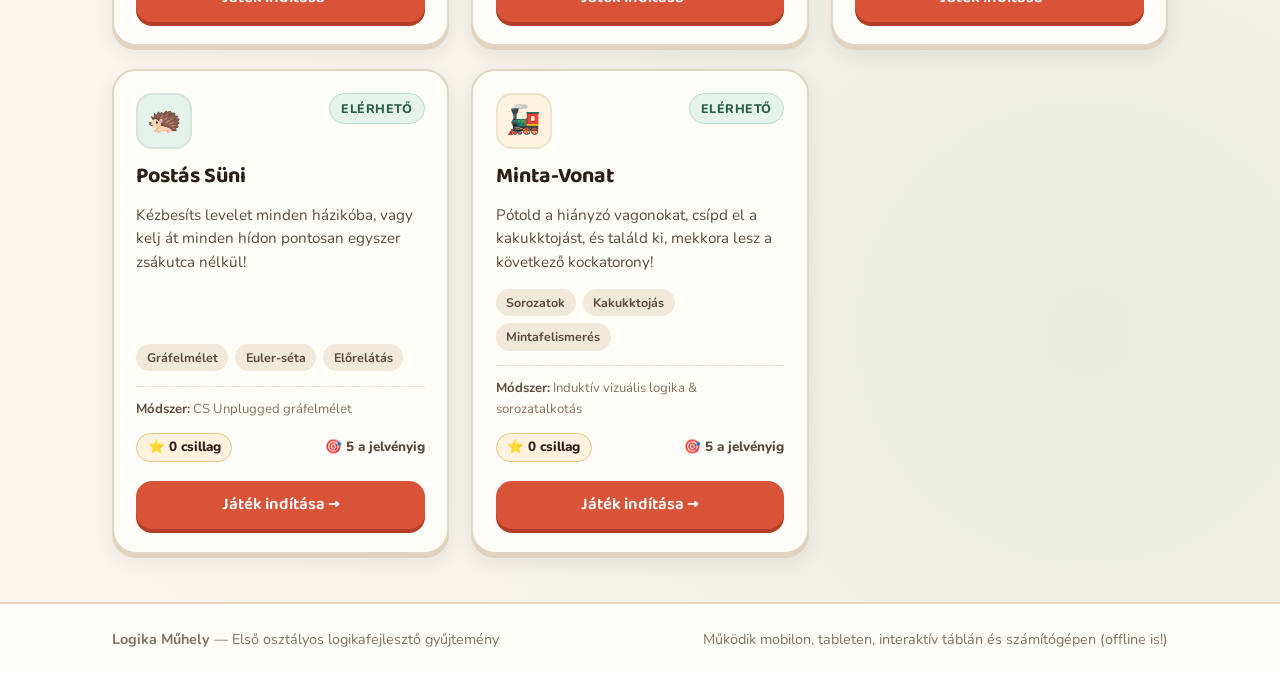
==== commit 93d81e5a: "Add Minta-Vonat (pattern recognition & odd-one-out) as 8th app" ====
--- a/index.html
+++ b/index.html
@@ -81,7 +81,7 @@
     <section id="jatekok-lista" aria-labelledby="apps-section-title">
       <div class="section-heading">
         <h2 id="apps-section-title">Fejlesztő játékaink</h2>
-        <p>7 egyedi világ a logikus gondolkodás minden területére</p>
+        <p>8 egyedi világ a logikus gondolkodás minden területére</p>
       </div>
 
       <div class="apps-grid">
@@ -242,6 +242,29 @@
             <strong>Módszer:</strong> CS Unplugged gráfelmélet
           </div>
           <a href="postas-suni/index.html" class="btn btn-primary" id="btn-launch-suni">
+            Játék indítása →
+          </a>
+        </article>
+
+        <!-- 8. Minta-Vonat (LIVE) -->
+        <article class="app-card is-live" id="card-minta-vonat">
+          <div class="app-card-top">
+            <div class="app-emblem emblem-scale" aria-hidden="true">🚂</div>
+            <span class="status-label status-live">Elérhető</span>
+          </div>
+          <h3>Minta-Vonat</h3>
+          <p class="app-card-desc">
+            Pótold a hiányzó vagonokat, csípd el a kakukktojást, és találd ki, mekkora lesz a következő kockatorony!
+          </p>
+          <div class="app-skills">
+            <span class="skill-chip">Sorozatok</span>
+            <span class="skill-chip">Kakukktojás</span>
+            <span class="skill-chip">Mintafelismerés</span>
+          </div>
+          <div class="app-method">
+            <strong>Módszer:</strong> Induktív vizuális logika &amp; sorozatalkotás
+          </div>
+          <a href="minta-vonat/index.html" class="btn btn-primary" id="btn-launch-minta">
             Játék indítása →
           </a>
         </article>
@@ -285,6 +308,7 @@
         tukor: 'card-tukor-var',
         nyomozo: 'card-erdei-nyomozo',
         suni: 'card-postas-suni',
+        minta: 'card-minta-vonat',
       };
 
       function refreshHubProgress() {
--- a/styles/main.css
+++ b/styles/main.css
@@ -679,6 +679,47 @@
 }
 
 /* ==========================================================================
+   How To Play Box (App Bottom Guide)
+   ========================================================================== */
+.how-to-play {
+  margin-top: 1.25rem;
+  background: var(--bg-cream);
+  border: 2px dashed var(--border-strong);
+  border-radius: var(--radius-md);
+  padding: 1rem 1.25rem;
+  color: var(--ink-secondary);
+  font-size: 0.94rem;
+  line-height: 1.55;
+}
+
+.how-to-play-title {
+  font-family: var(--font-display);
+  font-size: 1.1rem;
+  font-weight: 700;
+  color: var(--ink-primary);
+  margin: 0 0 0.45rem 0;
+  display: flex;
+  align-items: center;
+  gap: 0.45rem;
+}
+
+.how-to-play p {
+  margin: 0 0 0.4rem 0;
+}
+
+.how-to-play ul {
+  margin: 0.25rem 0 0 0;
+  padding-left: 1.25rem;
+  display: flex;
+  flex-direction: column;
+  gap: 0.25rem;
+}
+
+.how-to-play li strong {
+  color: var(--ink-primary);
+}
+
+/* ==========================================================================
    Responsive Breakpoints
    ========================================================================== */
 @media (max-width: 860px) {
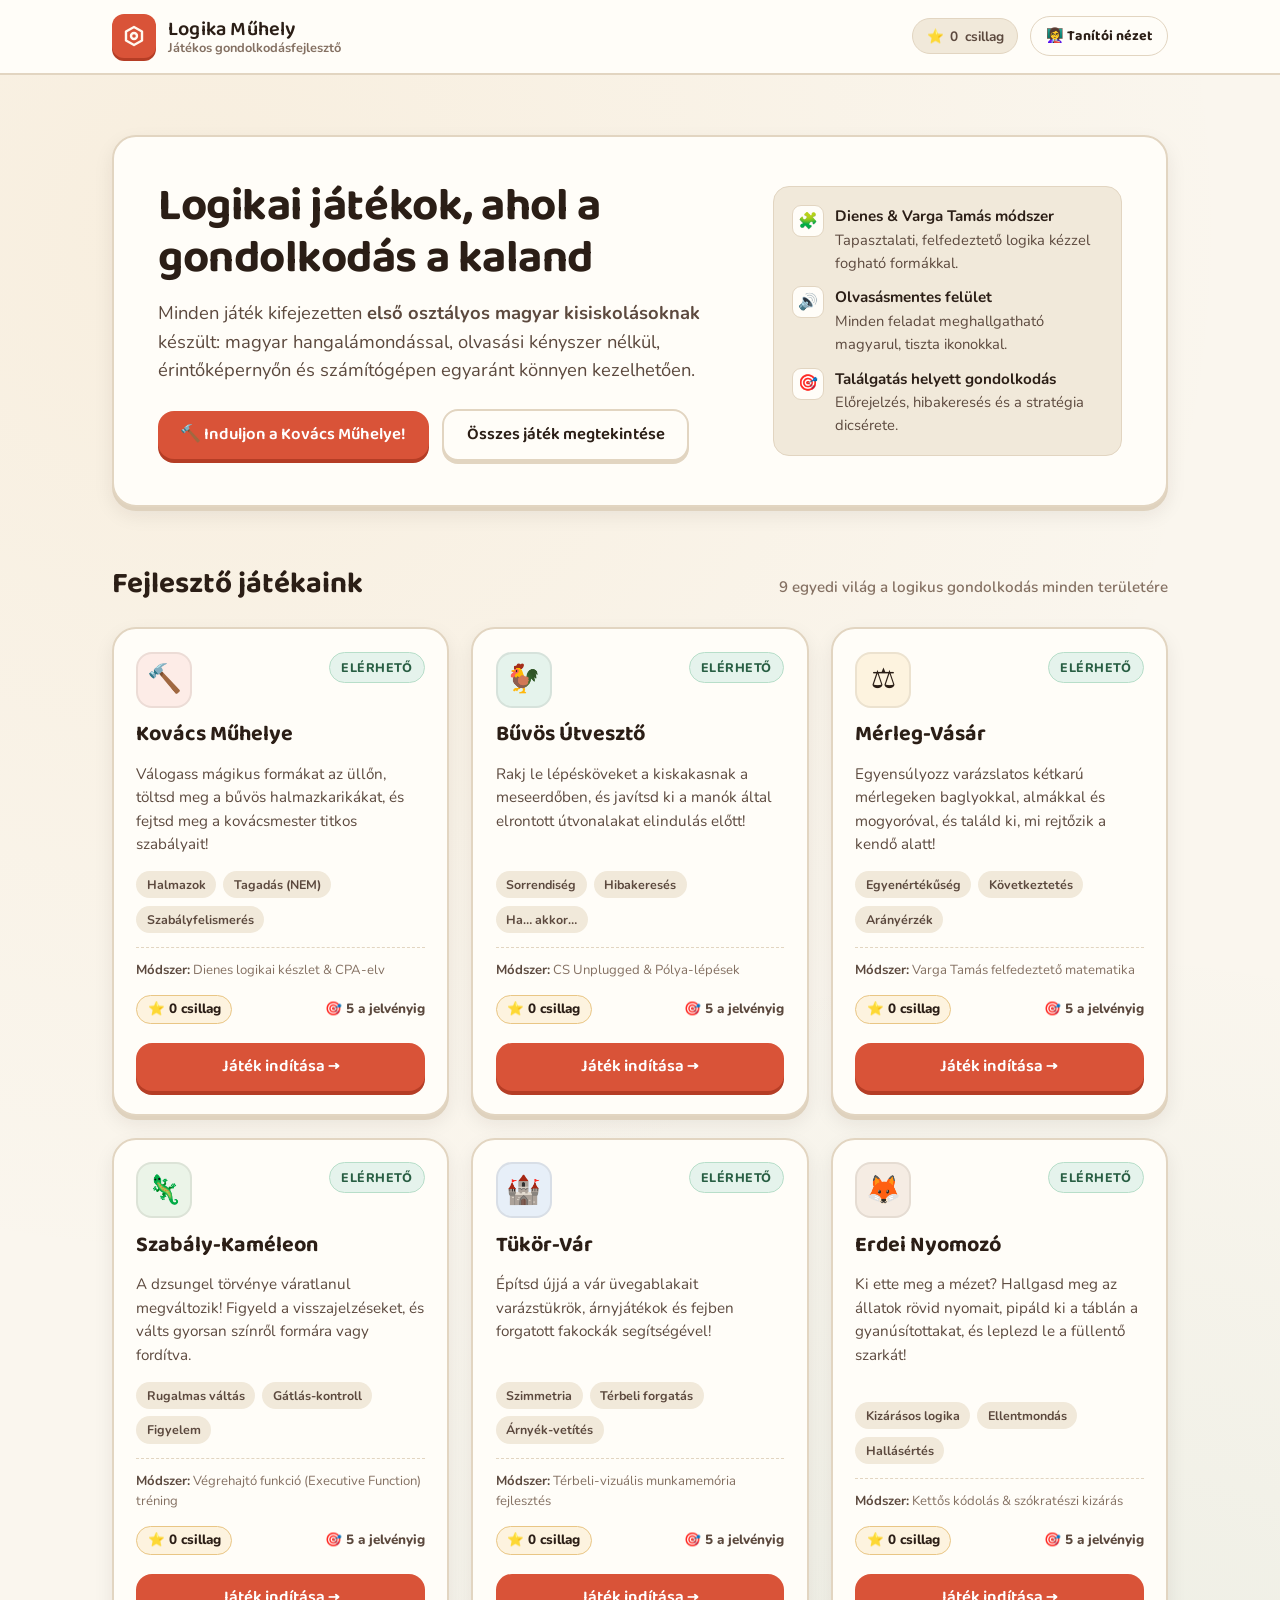
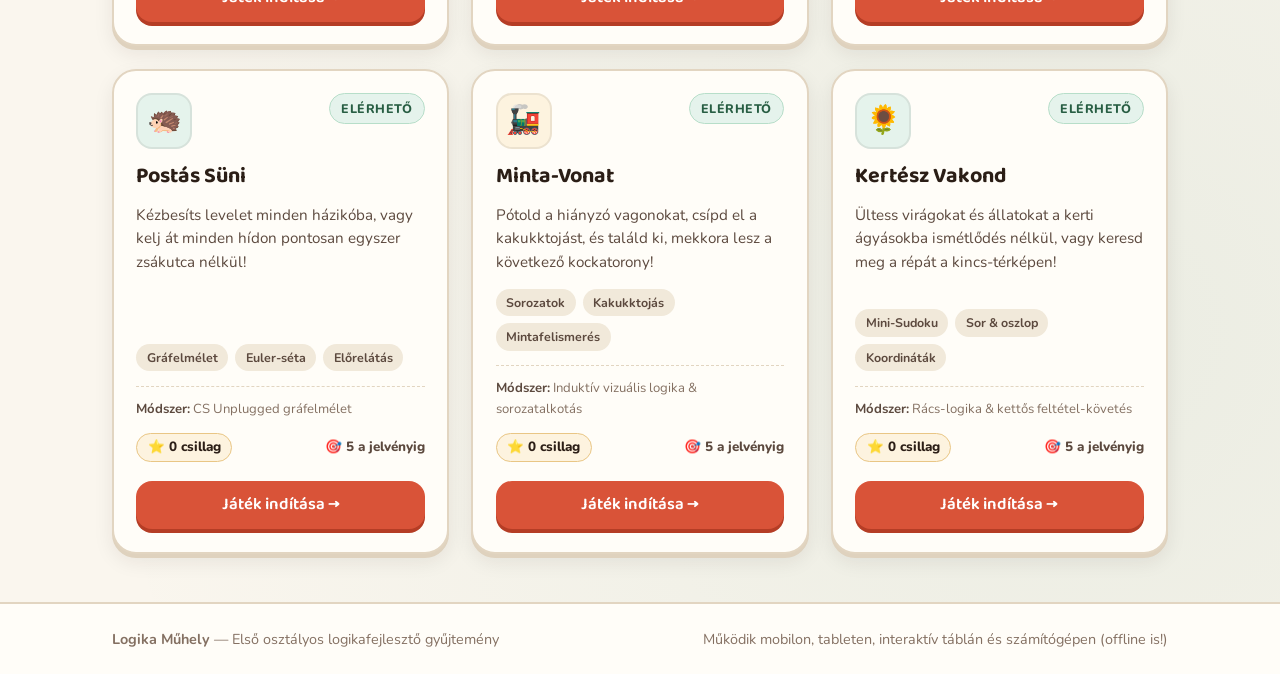
==== commit 0f144899: "Add Kertész Vakond (mini-Sudoku & grid coordinates) as 9th app" ====
--- a/index.html
+++ b/index.html
@@ -81,7 +81,7 @@
     <section id="jatekok-lista" aria-labelledby="apps-section-title">
       <div class="section-heading">
         <h2 id="apps-section-title">Fejlesztő játékaink</h2>
-        <p>8 egyedi világ a logikus gondolkodás minden területére</p>
+        <p>9 egyedi világ a logikus gondolkodás minden területére</p>
       </div>
 
       <div class="apps-grid">
@@ -265,6 +265,29 @@
             <strong>Módszer:</strong> Induktív vizuális logika &amp; sorozatalkotás
           </div>
           <a href="minta-vonat/index.html" class="btn btn-primary" id="btn-launch-minta">
+            Játék indítása →
+          </a>
+        </article>
+
+        <!-- 9. Kertész Vakond (LIVE) -->
+        <article class="app-card is-live" id="card-kertesz-vakond">
+          <div class="app-card-top">
+            <div class="app-emblem emblem-path" aria-hidden="true">🌻</div>
+            <span class="status-label status-live">Elérhető</span>
+          </div>
+          <h3>Kertész Vakond</h3>
+          <p class="app-card-desc">
+            Ültess virágokat és állatokat a kerti ágyásokba ismétlődés nélkül, vagy keresd meg a répát a kincs-térképen!
+          </p>
+          <div class="app-skills">
+            <span class="skill-chip">Mini-Sudoku</span>
+            <span class="skill-chip">Sor &amp; oszlop</span>
+            <span class="skill-chip">Koordináták</span>
+          </div>
+          <div class="app-method">
+            <strong>Módszer:</strong> Rács-logika &amp; kettős feltétel-követés
+          </div>
+          <a href="kertesz-vakond/index.html" class="btn btn-primary" id="btn-launch-vakond">
             Játék indítása →
           </a>
         </article>
@@ -309,6 +332,7 @@
         nyomozo: 'card-erdei-nyomozo',
         suni: 'card-postas-suni',
         minta: 'card-minta-vonat',
+        vakond: 'card-kertesz-vakond',
       };
 
       function refreshHubProgress() {
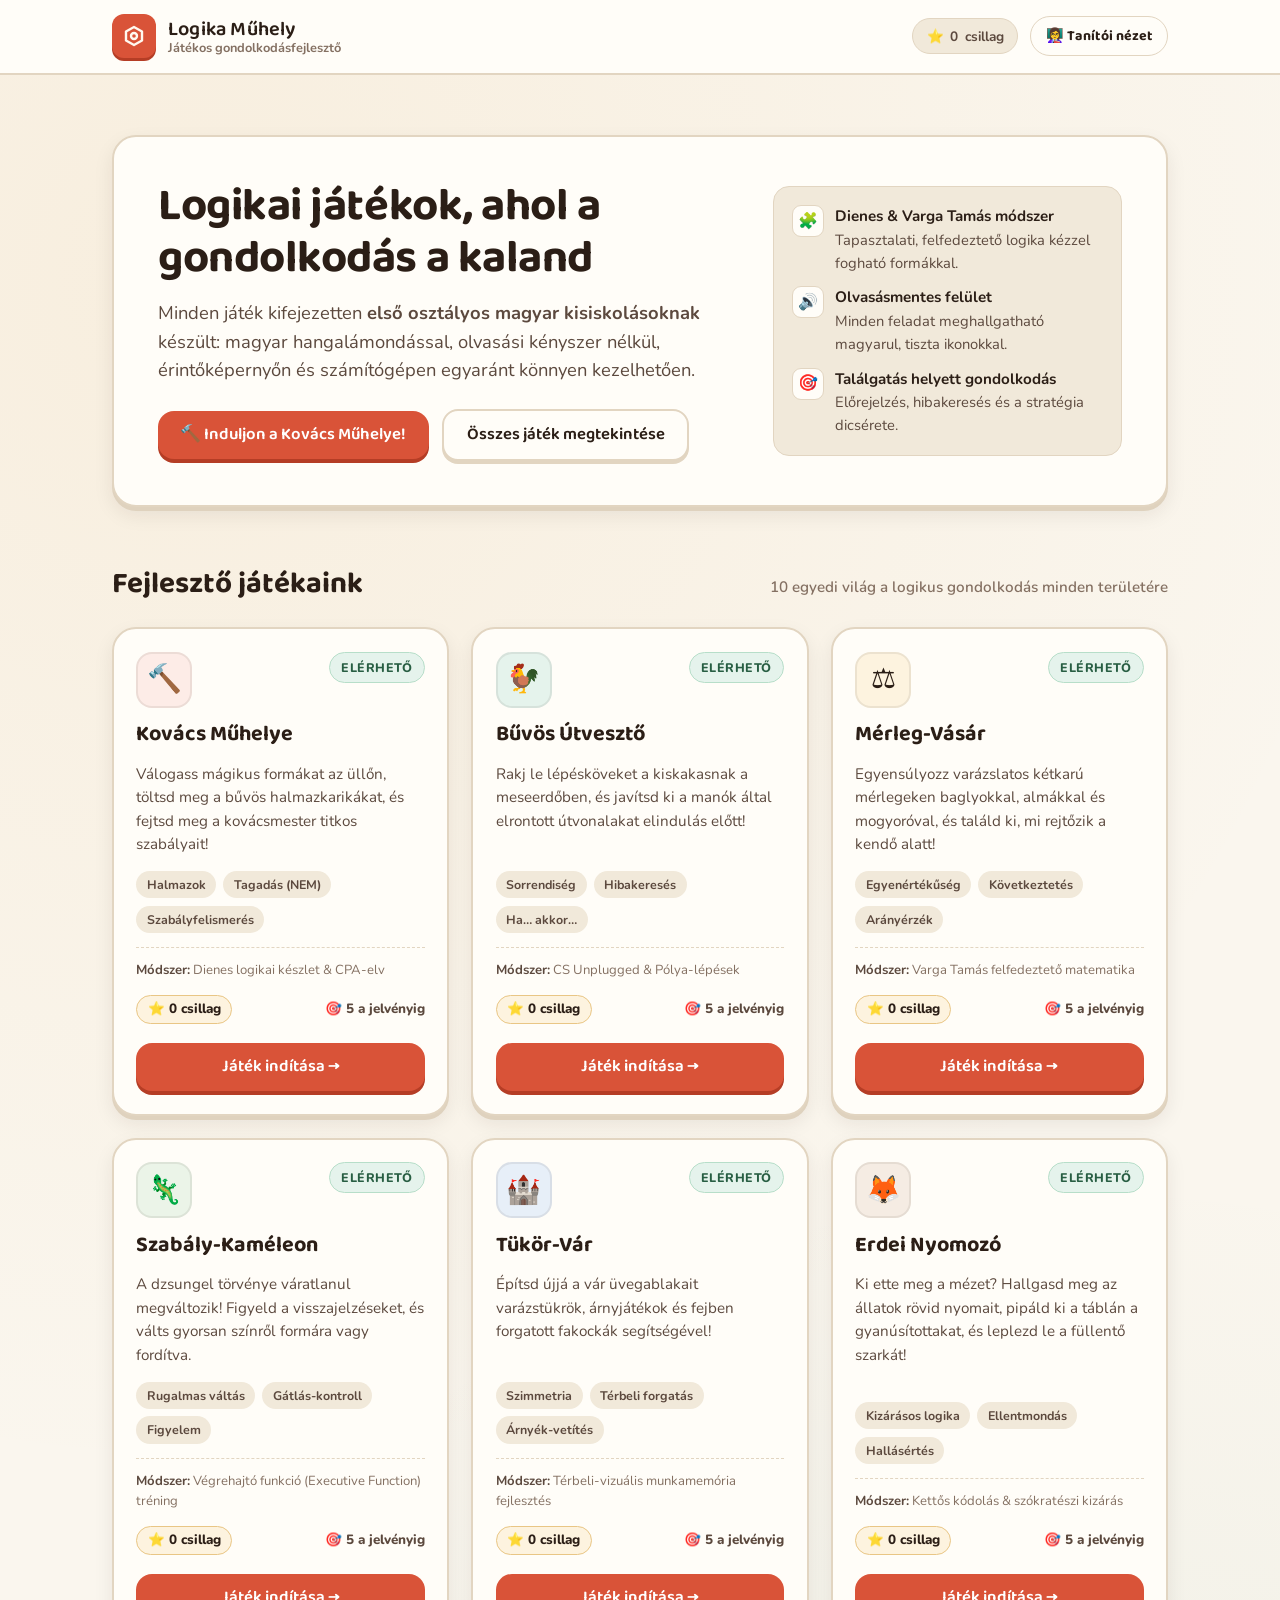
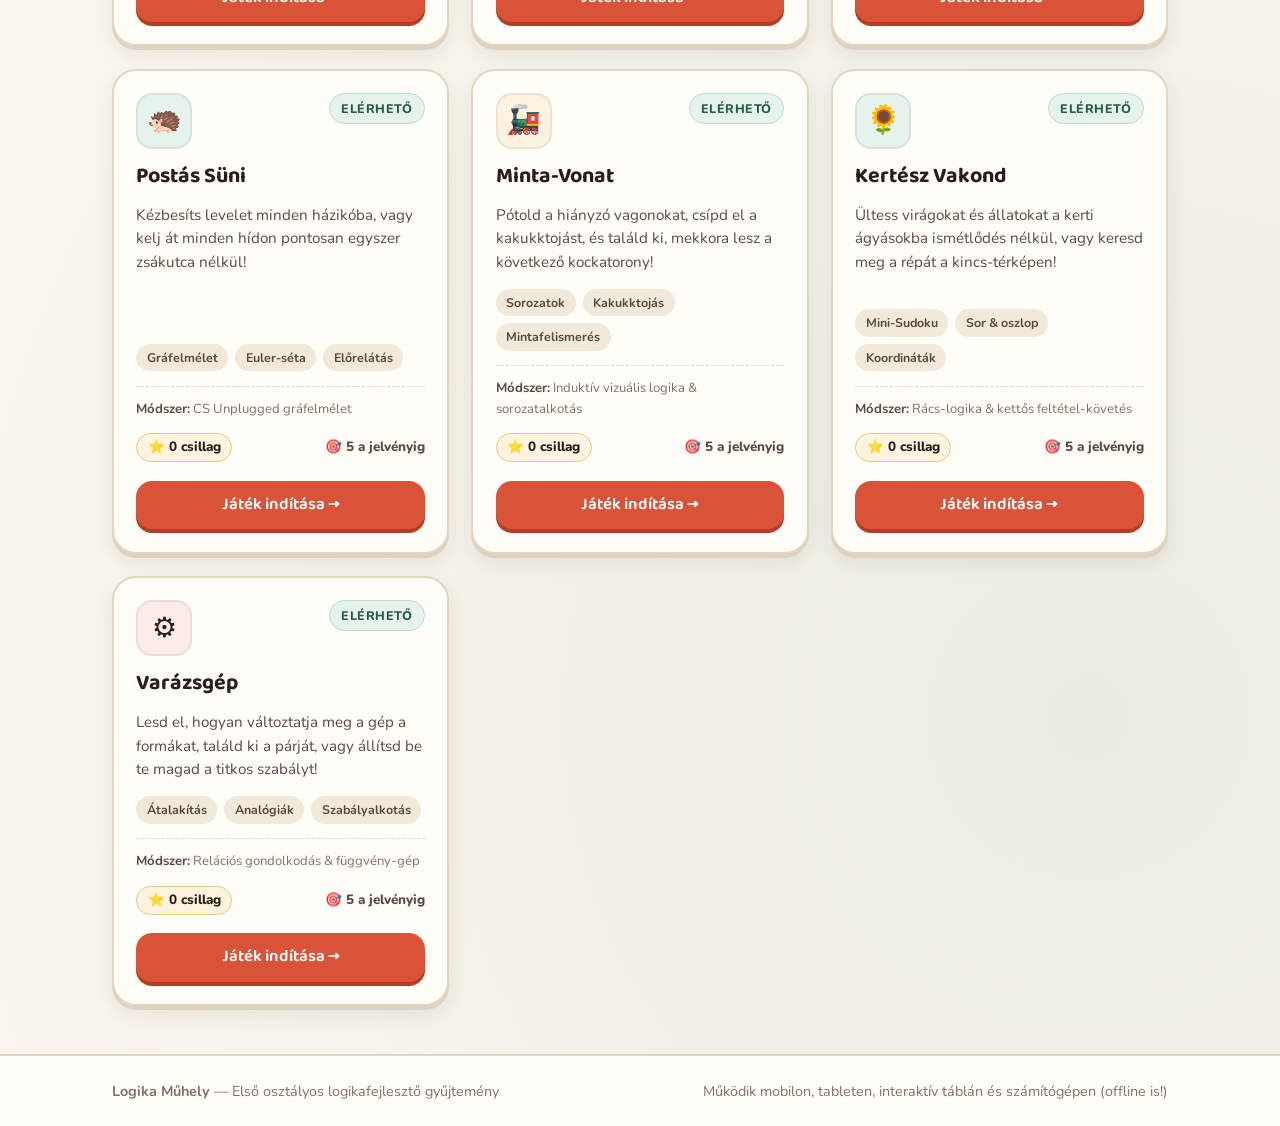
==== commit c22b4a8a: "Add Varázsgép (function machine & visual analogies) as 10th app" ====
--- a/index.html
+++ b/index.html
@@ -81,7 +81,7 @@
     <section id="jatekok-lista" aria-labelledby="apps-section-title">
       <div class="section-heading">
         <h2 id="apps-section-title">Fejlesztő játékaink</h2>
-        <p>9 egyedi világ a logikus gondolkodás minden területére</p>
+        <p>10 egyedi világ a logikus gondolkodás minden területére</p>
       </div>
 
       <div class="apps-grid">
@@ -288,6 +288,29 @@
             <strong>Módszer:</strong> Rács-logika &amp; kettős feltétel-követés
           </div>
           <a href="kertesz-vakond/index.html" class="btn btn-primary" id="btn-launch-vakond">
+            Játék indítása →
+          </a>
+        </article>
+
+        <!-- 10. Varázsgép (LIVE) -->
+        <article class="app-card is-live" id="card-varazsgep">
+          <div class="app-card-top">
+            <div class="app-emblem emblem-forge" aria-hidden="true">⚙️</div>
+            <span class="status-label status-live">Elérhető</span>
+          </div>
+          <h3>Varázsgép</h3>
+          <p class="app-card-desc">
+            Lesd el, hogyan változtatja meg a gép a formákat, találd ki a párját, vagy állítsd be te magad a titkos szabályt!
+          </p>
+          <div class="app-skills">
+            <span class="skill-chip">Átalakítás</span>
+            <span class="skill-chip">Analógiák</span>
+            <span class="skill-chip">Szabályalkotás</span>
+          </div>
+          <div class="app-method">
+            <strong>Módszer:</strong> Relációs gondolkodás &amp; függvény-gép
+          </div>
+          <a href="varazsgep/index.html" class="btn btn-primary" id="btn-launch-gep">
             Játék indítása →
           </a>
         </article>
@@ -333,6 +356,7 @@
         suni: 'card-postas-suni',
         minta: 'card-minta-vonat',
         vakond: 'card-kertesz-vakond',
+        gep: 'card-varazsgep',
       };
 
       function refreshHubProgress() {
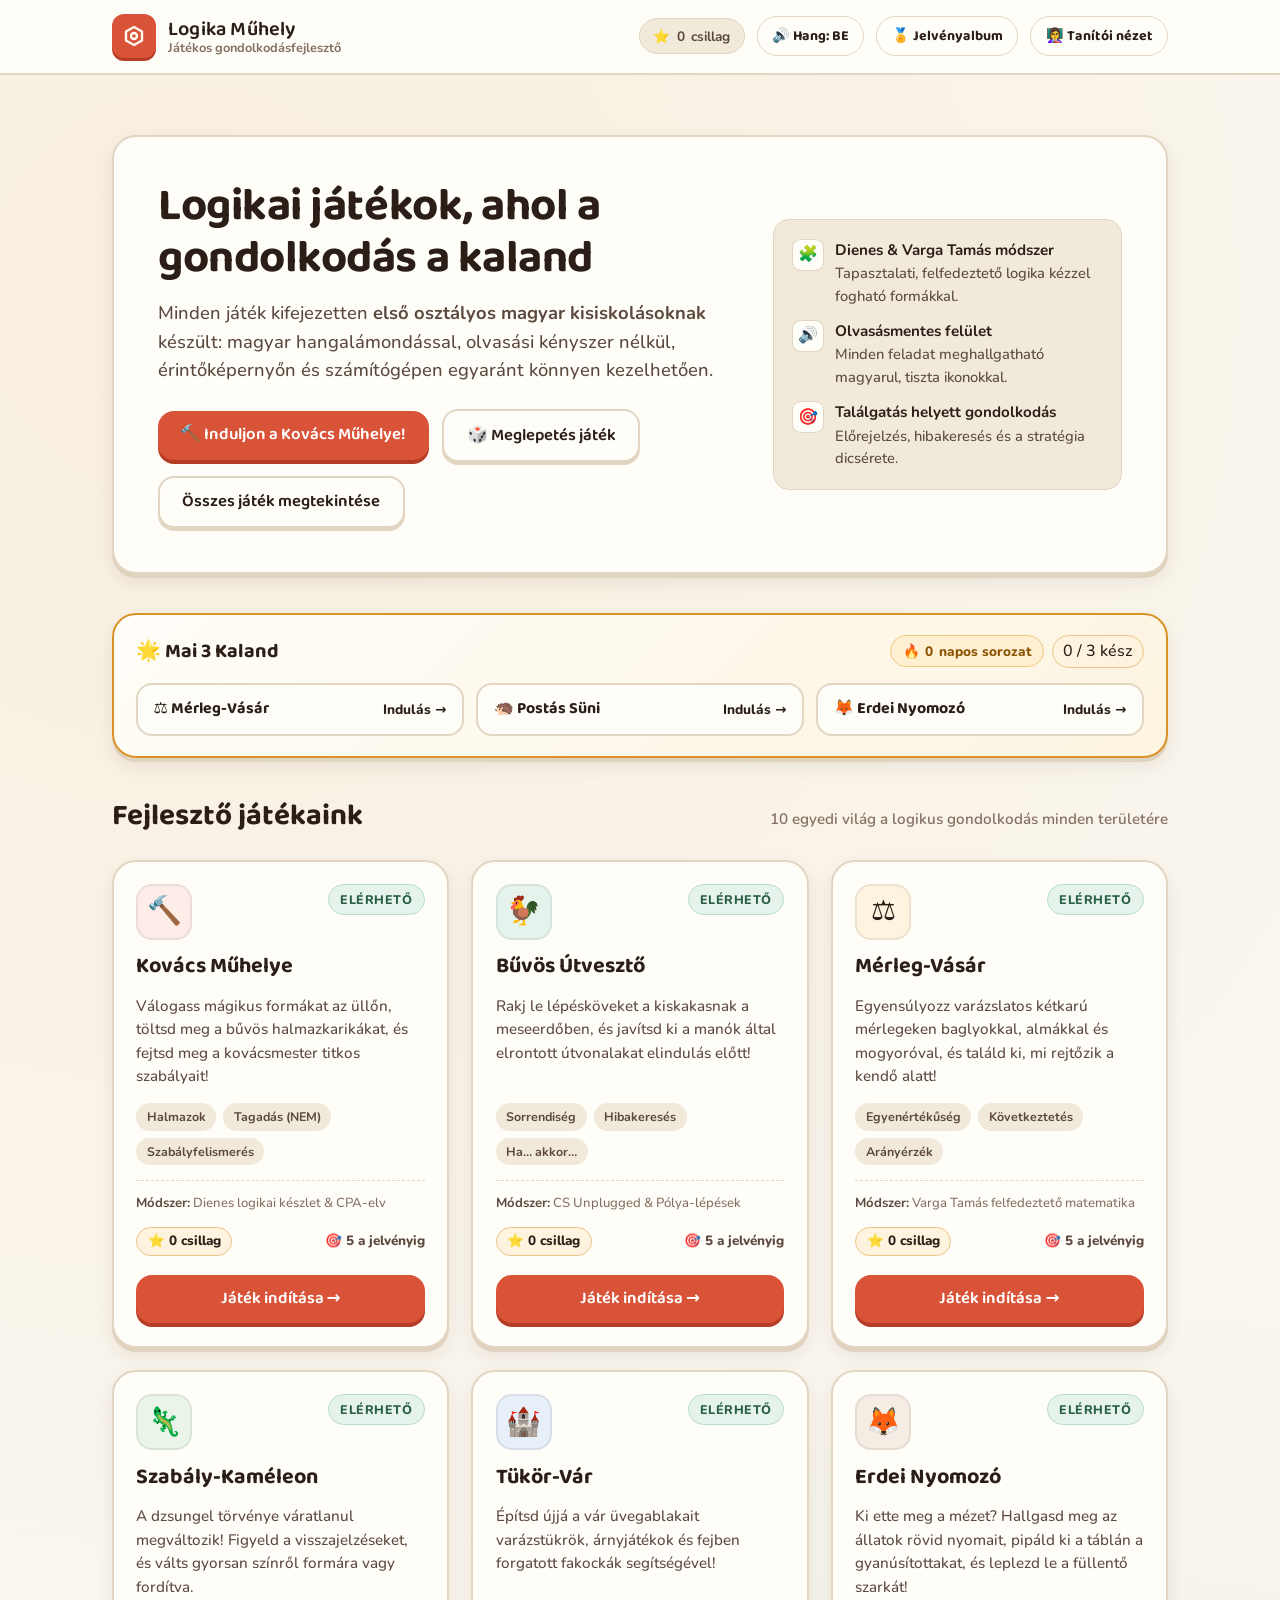
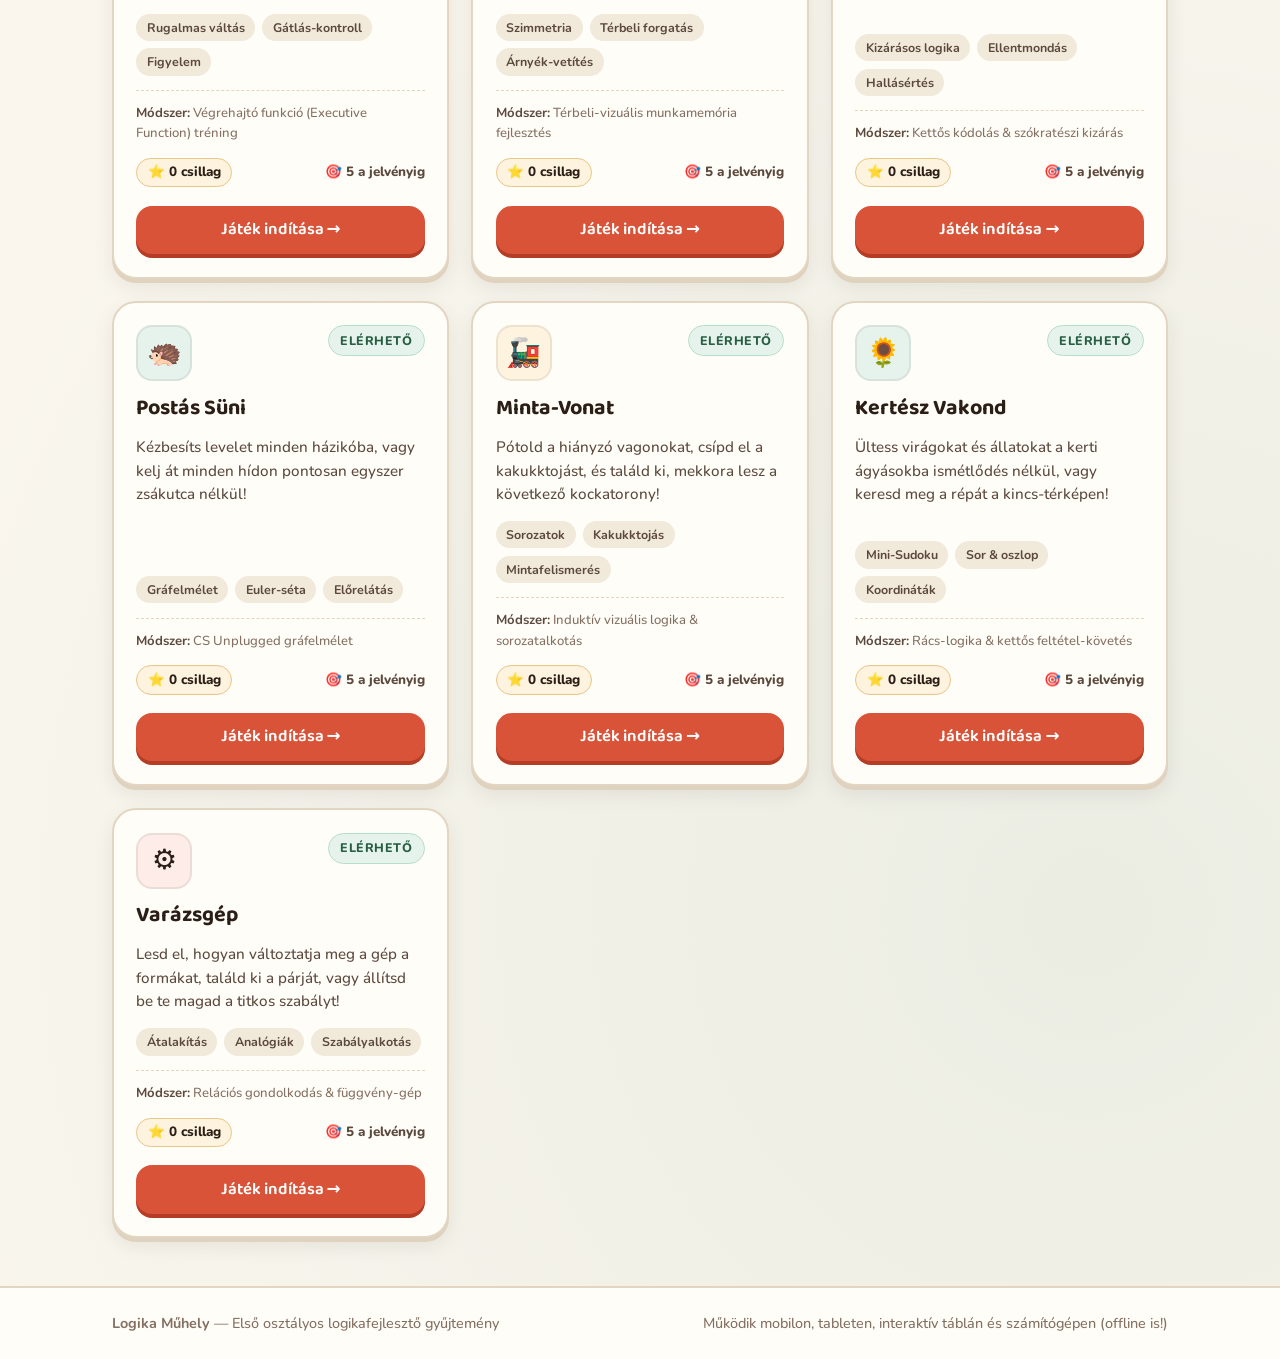
==== commit 42ca02db: "Add global mute, difficulty persistence, daily 3-quest, badge album, offline fonts/icons, and E2E sm" ====
--- a/index.html
+++ b/index.html
@@ -5,12 +5,11 @@
   <meta name="viewport" content="width=device-width, initial-scale=1.0">
   <title>Logika Műhely — Játékos logikafejlesztő 1. osztályosoknak</title>
   <meta name="description" content="Bizonyított magyar és nemzetközi módszereken alapuló, olvasásmentes logikai játékok elsős kisiskolásoknak minden eszközre.">
-  <link rel="preconnect" href="https://fonts.googleapis.com">
-  <link rel="preconnect" href="https://fonts.gstatic.com" crossorigin>
-  <link href="https://fonts.googleapis.com/css2?family=Baloo+2:wght@600;700;800&family=Nunito:wght@500;600;700;800&display=swap" rel="stylesheet">
+  <link rel="stylesheet" href="styles/fonts.css">
   <link rel="manifest" href="manifest.json">
   <link rel="icon" href="assets/icon.svg" type="image/svg+xml">
-  <link rel="stylesheet" href="styles/main.css?v=4">
+  <link rel="apple-touch-icon" href="assets/apple-touch-icon.png">
+  <link rel="stylesheet" href="styles/main.css?v=5">
 </head>
 <body>
   <header class="site-header">
@@ -29,6 +28,8 @@
       </a>
       <div class="header-meta">
         <span class="age-tag" id="total-stars-pill">⭐ <strong id="total-stars-value">0</strong> csillag</span>
+        <button type="button" class="teacher-btn" id="btn-global-mute" aria-pressed="false" title="Globális hang ki/be">🔊 Hang: BE</button>
+        <button type="button" class="teacher-btn" id="btn-open-album">🏅 Jelvényalbum</button>
         <button type="button" class="teacher-btn" id="btn-open-teacher">👩‍🏫 Tanítói nézet</button>
       </div>
     </div>
@@ -46,6 +47,9 @@
             <a href="kovacs-muhelye/index.html" class="btn btn-primary" id="hero-play-kovacs">
               🔨 Induljon a Kovács Műhelye!
             </a>
+            <button type="button" class="btn btn-secondary" id="hero-random-app">
+              🎲 Meglepetés játék
+            </button>
             <a href="#jatekok-lista" class="btn btn-secondary" id="hero-browse-apps">
               Összes játék megtekintése
             </a>
@@ -78,6 +82,19 @@
       </div>
     </section>
 
+    <section class="daily-section" id="daily-quest-section" aria-labelledby="daily-heading">
+      <div class="daily-card">
+        <div class="daily-header">
+          <h2 class="daily-title" id="daily-heading">🌟 Mai 3 Kaland</h2>
+          <div class="daily-meta">
+            <span class="streak-pill" id="daily-streak-pill">🔥 <span id="daily-streak-value">0</span> napos sorozat</span>
+            <span class="card-star-pill" id="daily-progress-pill">0 / 3 kész</span>
+          </div>
+        </div>
+        <div class="daily-items" id="daily-quest-items"></div>
+      </div>
+    </section>
+
     <section id="jatekok-lista" aria-labelledby="apps-section-title">
       <div class="section-heading">
         <h2 id="apps-section-title">Fejlesztő játékaink</h2>
@@ -343,7 +360,24 @@
     </div>
   </div>
 
-  <script src="shared/logika-core.js?v=4"></script>
+  <!-- Jelvényalbum Modal -->
+  <div class="modal-backdrop" id="album-modal-backdrop" role="dialog" aria-modal="true" aria-labelledby="album-modal-title">
+    <div class="teacher-modal">
+      <div class="teacher-modal-header">
+        <h2 id="album-modal-title">🏅 Jelvényalbum</h2>
+        <button type="button" class="teacher-btn" id="btn-close-album">✕ Bezárás</button>
+      </div>
+      <p style="margin:0; color:var(--ink-secondary); font-size:0.92rem;" id="album-subtitle">
+        Gyűjts 5 csillagot minden játékban, hogy feloldd mind a 10 mesterjelvényt!
+      </p>
+      <div id="album-grandmaster" class="grandmaster-banner" style="display:none;">
+        🏆 Gratulálunk! Mind a 10 mesterjelvényt megszerezted — Te vagy a Logika Nagymestere!
+      </div>
+      <div class="album-grid" id="album-grid"></div>
+    </div>
+  </div>
+
+  <script src="shared/logika-core.js?v=5"></script>
   <script>
     (() => {
       const cardIds = {
@@ -358,6 +392,59 @@
         vakond: 'card-kertesz-vakond',
         gep: 'card-varazsgep',
       };
+
+      function refreshHeroActions() {
+        const core = window.LogikaCore;
+        if (!core) return;
+        const primaryBtn = document.getElementById('hero-play-kovacs');
+        const lastApp = core.getLastApp();
+        if (primaryBtn && lastApp) {
+          primaryBtn.href = lastApp.path;
+          primaryBtn.textContent = `▶️ Folytasd: ${lastApp.name}`;
+        } else if (primaryBtn) {
+          primaryBtn.href = 'kovacs-muhelye/index.html';
+          primaryBtn.textContent = '🔨 Induljon a Kovács Műhelye!';
+        }
+      }
+
+      function refreshMuteButton() {
+        const core = window.LogikaCore;
+        const btn = document.getElementById('btn-global-mute');
+        if (!core || !btn) return;
+        const muted = core.isMuted();
+        btn.setAttribute('aria-pressed', String(muted));
+        btn.classList.toggle('is-muted', muted);
+        btn.textContent = muted ? '🔇 Hang: KI' : '🔊 Hang: BE';
+      }
+
+      function refreshDailyQuest() {
+        const core = window.LogikaCore;
+        if (!core) return;
+        const daily = core.getDailyQuest();
+        const streak = core.getStreak();
+        const itemsEl = document.getElementById('daily-quest-items');
+        const streakEl = document.getElementById('daily-streak-value');
+        const progressEl = document.getElementById('daily-progress-pill');
+
+        if (streakEl) streakEl.textContent = String(streak.count);
+        if (progressEl) {
+          const doneCount = daily.completed.length;
+          progressEl.textContent = doneCount >= 3 ? '🎉 3 / 3 kész!' : `${doneCount} / 3 kész`;
+        }
+        if (!itemsEl) return;
+
+        itemsEl.innerHTML = daily.apps.map((key) => {
+          const app = core.APP_META.find((a) => a.key === key);
+          if (!app) return '';
+          const isDone = daily.completed.includes(key);
+          return `
+            <a href="${app.path}" class="daily-item ${isDone ? 'is-done' : ''}" data-daily-key="${app.key}">
+              <span class="daily-item-left">${app.emoji} ${app.name}</span>
+              <span class="daily-status">${isDone ? '✅ Kész' : 'Indulás →'}</span>
+            </a>
+          `;
+        }).join('');
+      }
 
       function refreshHubProgress() {
         const core = window.LogikaCore;
@@ -384,6 +471,10 @@
             </span>
           `;
         });
+
+        refreshHeroActions();
+        refreshDailyQuest();
+        refreshMuteButton();
       }
 
       const backdrop = document.getElementById('teacher-modal-backdrop');
@@ -413,6 +504,56 @@
           `Összesen: ⭐ ${core.getTotalStars()} csillag`;
       }
 
+      const albumBackdrop = document.getElementById('album-modal-backdrop');
+      const albumGrid = document.getElementById('album-grid');
+
+      function renderAlbumModal() {
+        const core = window.LogikaCore;
+        const summary = core.getBadgeSummary();
+        document.getElementById('album-subtitle').textContent =
+          `Megszerezve: ${summary.unlockedCount} / ${summary.totalCount} mesterjelvény (5 csillag játékonként).`;
+        document.getElementById('album-grandmaster').style.display =
+          summary.allUnlocked ? 'block' : 'none';
+
+        albumGrid.innerHTML = core.APP_META.map((app) => {
+          const stars = core.getAppStars(app.starKey);
+          const unlocked = stars >= 5;
+          return `
+            <div class="album-tile ${unlocked ? 'is-unlocked' : ''}">
+              <div class="album-emoji">${unlocked ? app.emoji : '🔒'}</div>
+              <div class="album-badge-name">${unlocked ? app.badge : 'Még zárolva'}</div>
+              <div class="album-app-name">${app.name} (⭐ ${stars}/5)</div>
+            </div>
+          `;
+        }).join('');
+      }
+
+      document.getElementById('btn-global-mute').addEventListener('click', () => {
+        window.LogikaCore.toggleMuted();
+        refreshMuteButton();
+      });
+
+      document.getElementById('hero-random-app').addEventListener('click', () => {
+        const core = window.LogikaCore;
+        const unbadged = core.APP_META.filter((a) => core.getAppStars(a.starKey) < 5);
+        const pool = unbadged.length > 0 ? unbadged : core.APP_META;
+        const pick = pool[Math.floor(Math.random() * pool.length)];
+        window.location.href = pick.path;
+      });
+
+      document.getElementById('btn-open-album').addEventListener('click', () => {
+        renderAlbumModal();
+        albumBackdrop.classList.add('is-open');
+      });
+
+      document.getElementById('btn-close-album').addEventListener('click', () => {
+        albumBackdrop.classList.remove('is-open');
+      });
+
+      albumBackdrop.addEventListener('click', (e) => {
+        if (e.target === albumBackdrop) albumBackdrop.classList.remove('is-open');
+      });
+
       document.getElementById('btn-open-teacher').addEventListener('click', () => {
         renderTeacherModal();
         backdrop.classList.add('is-open');
--- a/styles/fonts.css
+++ b/styles/fonts.css
@@ -0,0 +1,126 @@
+/* latin-ext */
+@font-face {
+  font-family: 'Baloo 2';
+  font-style: normal;
+  font-weight: 600;
+  font-display: swap;
+  src: url(../assets/fonts/baloo-2-600-latin-ext.woff2) format('woff2');
+  unicode-range: U+0100-02BA, U+02BD-02C5, U+02C7-02CC, U+02CE-02D7, U+02DD-02FF, U+0304, U+0308, U+0329, U+1D00-1DBF, U+1E00-1E9F, U+1EF2-1EFF, U+2020, U+20A0-20AB, U+20AD-20C4, U+2113, U+2C60-2C7F, U+A720-A7FF;
+}
+/* latin */
+@font-face {
+  font-family: 'Baloo 2';
+  font-style: normal;
+  font-weight: 600;
+  font-display: swap;
+  src: url(../assets/fonts/baloo-2-600-latin.woff2) format('woff2');
+  unicode-range: U+0000-00FF, U+0131, U+0152-0153, U+02BB-02BC, U+02C6, U+02DA, U+02DC, U+0304, U+0308, U+0329, U+2000-206F, U+20AC, U+2122, U+2191, U+2193, U+2212, U+2215, U+FEFF, U+FFFD;
+}
+/* latin-ext */
+@font-face {
+  font-family: 'Baloo 2';
+  font-style: normal;
+  font-weight: 700;
+  font-display: swap;
+  src: url(../assets/fonts/baloo-2-600-latin-ext.woff2) format('woff2');
+  unicode-range: U+0100-02BA, U+02BD-02C5, U+02C7-02CC, U+02CE-02D7, U+02DD-02FF, U+0304, U+0308, U+0329, U+1D00-1DBF, U+1E00-1E9F, U+1EF2-1EFF, U+2020, U+20A0-20AB, U+20AD-20C4, U+2113, U+2C60-2C7F, U+A720-A7FF;
+}
+/* latin */
+@font-face {
+  font-family: 'Baloo 2';
+  font-style: normal;
+  font-weight: 700;
+  font-display: swap;
+  src: url(../assets/fonts/baloo-2-600-latin.woff2) format('woff2');
+  unicode-range: U+0000-00FF, U+0131, U+0152-0153, U+02BB-02BC, U+02C6, U+02DA, U+02DC, U+0304, U+0308, U+0329, U+2000-206F, U+20AC, U+2122, U+2191, U+2193, U+2212, U+2215, U+FEFF, U+FFFD;
+}
+/* latin-ext */
+@font-face {
+  font-family: 'Baloo 2';
+  font-style: normal;
+  font-weight: 800;
+  font-display: swap;
+  src: url(../assets/fonts/baloo-2-600-latin-ext.woff2) format('woff2');
+  unicode-range: U+0100-02BA, U+02BD-02C5, U+02C7-02CC, U+02CE-02D7, U+02DD-02FF, U+0304, U+0308, U+0329, U+1D00-1DBF, U+1E00-1E9F, U+1EF2-1EFF, U+2020, U+20A0-20AB, U+20AD-20C4, U+2113, U+2C60-2C7F, U+A720-A7FF;
+}
+/* latin */
+@font-face {
+  font-family: 'Baloo 2';
+  font-style: normal;
+  font-weight: 800;
+  font-display: swap;
+  src: url(../assets/fonts/baloo-2-600-latin.woff2) format('woff2');
+  unicode-range: U+0000-00FF, U+0131, U+0152-0153, U+02BB-02BC, U+02C6, U+02DA, U+02DC, U+0304, U+0308, U+0329, U+2000-206F, U+20AC, U+2122, U+2191, U+2193, U+2212, U+2215, U+FEFF, U+FFFD;
+}
+/* latin-ext */
+@font-face {
+  font-family: 'Nunito';
+  font-style: normal;
+  font-weight: 500;
+  font-display: swap;
+  src: url(../assets/fonts/nunito-500-latin-ext.woff2) format('woff2');
+  unicode-range: U+0100-02BA, U+02BD-02C5, U+02C7-02CC, U+02CE-02D7, U+02DD-02FF, U+0304, U+0308, U+0329, U+1D00-1DBF, U+1E00-1E9F, U+1EF2-1EFF, U+2020, U+20A0-20AB, U+20AD-20C4, U+2113, U+2C60-2C7F, U+A720-A7FF;
+}
+/* latin */
+@font-face {
+  font-family: 'Nunito';
+  font-style: normal;
+  font-weight: 500;
+  font-display: swap;
+  src: url(../assets/fonts/nunito-500-latin.woff2) format('woff2');
+  unicode-range: U+0000-00FF, U+0131, U+0152-0153, U+02BB-02BC, U+02C6, U+02DA, U+02DC, U+0304, U+0308, U+0329, U+2000-206F, U+20AC, U+2122, U+2191, U+2193, U+2212, U+2215, U+FEFF, U+FFFD;
+}
+/* latin-ext */
+@font-face {
+  font-family: 'Nunito';
+  font-style: normal;
+  font-weight: 600;
+  font-display: swap;
+  src: url(../assets/fonts/nunito-500-latin-ext.woff2) format('woff2');
+  unicode-range: U+0100-02BA, U+02BD-02C5, U+02C7-02CC, U+02CE-02D7, U+02DD-02FF, U+0304, U+0308, U+0329, U+1D00-1DBF, U+1E00-1E9F, U+1EF2-1EFF, U+2020, U+20A0-20AB, U+20AD-20C4, U+2113, U+2C60-2C7F, U+A720-A7FF;
+}
+/* latin */
+@font-face {
+  font-family: 'Nunito';
+  font-style: normal;
+  font-weight: 600;
+  font-display: swap;
+  src: url(../assets/fonts/nunito-500-latin.woff2) format('woff2');
+  unicode-range: U+0000-00FF, U+0131, U+0152-0153, U+02BB-02BC, U+02C6, U+02DA, U+02DC, U+0304, U+0308, U+0329, U+2000-206F, U+20AC, U+2122, U+2191, U+2193, U+2212, U+2215, U+FEFF, U+FFFD;
+}
+/* latin-ext */
+@font-face {
+  font-family: 'Nunito';
+  font-style: normal;
+  font-weight: 700;
+  font-display: swap;
+  src: url(../assets/fonts/nunito-500-latin-ext.woff2) format('woff2');
+  unicode-range: U+0100-02BA, U+02BD-02C5, U+02C7-02CC, U+02CE-02D7, U+02DD-02FF, U+0304, U+0308, U+0329, U+1D00-1DBF, U+1E00-1E9F, U+1EF2-1EFF, U+2020, U+20A0-20AB, U+20AD-20C4, U+2113, U+2C60-2C7F, U+A720-A7FF;
+}
+/* latin */
+@font-face {
+  font-family: 'Nunito';
+  font-style: normal;
+  font-weight: 700;
+  font-display: swap;
+  src: url(../assets/fonts/nunito-500-latin.woff2) format('woff2');
+  unicode-range: U+0000-00FF, U+0131, U+0152-0153, U+02BB-02BC, U+02C6, U+02DA, U+02DC, U+0304, U+0308, U+0329, U+2000-206F, U+20AC, U+2122, U+2191, U+2193, U+2212, U+2215, U+FEFF, U+FFFD;
+}
+/* latin-ext */
+@font-face {
+  font-family: 'Nunito';
+  font-style: normal;
+  font-weight: 800;
+  font-display: swap;
+  src: url(../assets/fonts/nunito-500-latin-ext.woff2) format('woff2');
+  unicode-range: U+0100-02BA, U+02BD-02C5, U+02C7-02CC, U+02CE-02D7, U+02DD-02FF, U+0304, U+0308, U+0329, U+1D00-1DBF, U+1E00-1E9F, U+1EF2-1EFF, U+2020, U+20A0-20AB, U+20AD-20C4, U+2113, U+2C60-2C7F, U+A720-A7FF;
+}
+/* latin */
+@font-face {
+  font-family: 'Nunito';
+  font-style: normal;
+  font-weight: 800;
+  font-display: swap;
+  src: url(../assets/fonts/nunito-500-latin.woff2) format('woff2');
+  unicode-range: U+0000-00FF, U+0131, U+0152-0153, U+02BB-02BC, U+02C6, U+02DA, U+02DC, U+0304, U+0308, U+0329, U+2000-206F, U+20AC, U+2122, U+2191, U+2193, U+2212, U+2215, U+FEFF, U+FFFD;
+}
--- a/styles/main.css
+++ b/styles/main.css
@@ -720,6 +720,169 @@
 }
 
 /* ==========================================================================
+   Napi 3 Kaland & Jelvényalbum & Globális Némítás
+   ========================================================================== */
+.teacher-btn.is-muted {
+  background: #FCEAE6;
+  border-color: #E7A99C;
+  color: var(--forge-ember-dark);
+}
+
+.daily-section {
+  margin-bottom: 2.25rem;
+}
+
+.daily-card {
+  background: linear-gradient(135deg, #FFFDF8 0%, #FDF4E1 100%);
+  border: 2px solid var(--amber-gold);
+  border-radius: var(--radius-lg);
+  padding: 1.25rem 1.4rem;
+  box-shadow: var(--shadow-card);
+  display: flex;
+  flex-direction: column;
+  gap: 0.95rem;
+}
+
+.daily-header {
+  display: flex;
+  align-items: center;
+  justify-content: space-between;
+  flex-wrap: wrap;
+  gap: 0.75rem;
+}
+
+.daily-title {
+  font-family: var(--font-display);
+  font-size: 1.25rem;
+  margin: 0;
+  display: flex;
+  align-items: center;
+  gap: 0.45rem;
+}
+
+.daily-meta {
+  display: flex;
+  align-items: center;
+  gap: 0.5rem;
+  flex-wrap: wrap;
+}
+
+.streak-pill {
+  display: inline-flex;
+  align-items: center;
+  gap: 0.35rem;
+  padding: 0.3rem 0.75rem;
+  border-radius: var(--radius-pill);
+  font-weight: 800;
+  font-size: 0.85rem;
+  background: #FFF0D4;
+  color: #8A5300;
+  border: 1.5px solid #F0C97D;
+}
+
+.daily-items {
+  display: grid;
+  grid-template-columns: repeat(auto-fit, minmax(210px, 1fr));
+  gap: 0.8rem;
+}
+
+.daily-item {
+  display: flex;
+  align-items: center;
+  justify-content: space-between;
+  gap: 0.65rem;
+  padding: 0.75rem 0.95rem;
+  background: var(--bg-cream);
+  border: 2px solid var(--border-warm);
+  border-radius: var(--radius-md);
+  text-decoration: none;
+  color: var(--ink-primary);
+  font-weight: 700;
+  transition: transform 140ms ease, border-color 140ms ease;
+}
+
+.daily-item:hover {
+  transform: translateY(-2px);
+  border-color: var(--amber-gold);
+}
+
+.daily-item.is-done {
+  background: var(--sage-green-soft);
+  border-color: #9ED3B6;
+  color: var(--sage-green-dark);
+}
+
+.daily-item-left {
+  display: flex;
+  align-items: center;
+  gap: 0.55rem;
+  font-family: var(--font-display);
+  font-size: 1rem;
+}
+
+.daily-status {
+  font-size: 0.85rem;
+  font-weight: 800;
+  white-space: nowrap;
+}
+
+.album-grid {
+  display: grid;
+  grid-template-columns: repeat(auto-fill, minmax(160px, 1fr));
+  gap: 0.75rem;
+}
+
+.album-tile {
+  background: var(--bg-sand);
+  border: 2px solid var(--border-warm);
+  border-radius: var(--radius-md);
+  padding: 0.85rem 0.75rem;
+  text-align: center;
+  display: flex;
+  flex-direction: column;
+  align-items: center;
+  gap: 0.35rem;
+  opacity: 0.65;
+  filter: grayscale(0.65);
+}
+
+.album-tile.is-unlocked {
+  background: linear-gradient(180deg, #FFFDF8 0%, #EEF9F2 100%);
+  border-color: #9ED3B6;
+  opacity: 1;
+  filter: none;
+}
+
+.album-emoji {
+  font-size: 2rem;
+  line-height: 1.1;
+}
+
+.album-badge-name {
+  font-family: var(--font-display);
+  font-weight: 800;
+  font-size: 0.95rem;
+  color: var(--ink-primary);
+}
+
+.album-app-name {
+  font-size: 0.78rem;
+  color: var(--ink-secondary);
+  font-weight: 700;
+}
+
+.grandmaster-banner {
+  padding: 0.85rem 1rem;
+  border-radius: var(--radius-md);
+  background: linear-gradient(135deg, #FFF3C4 0%, #FDE293 100%);
+  border: 2px solid var(--amber-gold);
+  color: #6B4100;
+  font-weight: 800;
+  text-align: center;
+  font-size: 0.96rem;
+}
+
+/* ==========================================================================
    Responsive Breakpoints
    ========================================================================== */
 @media (max-width: 860px) {
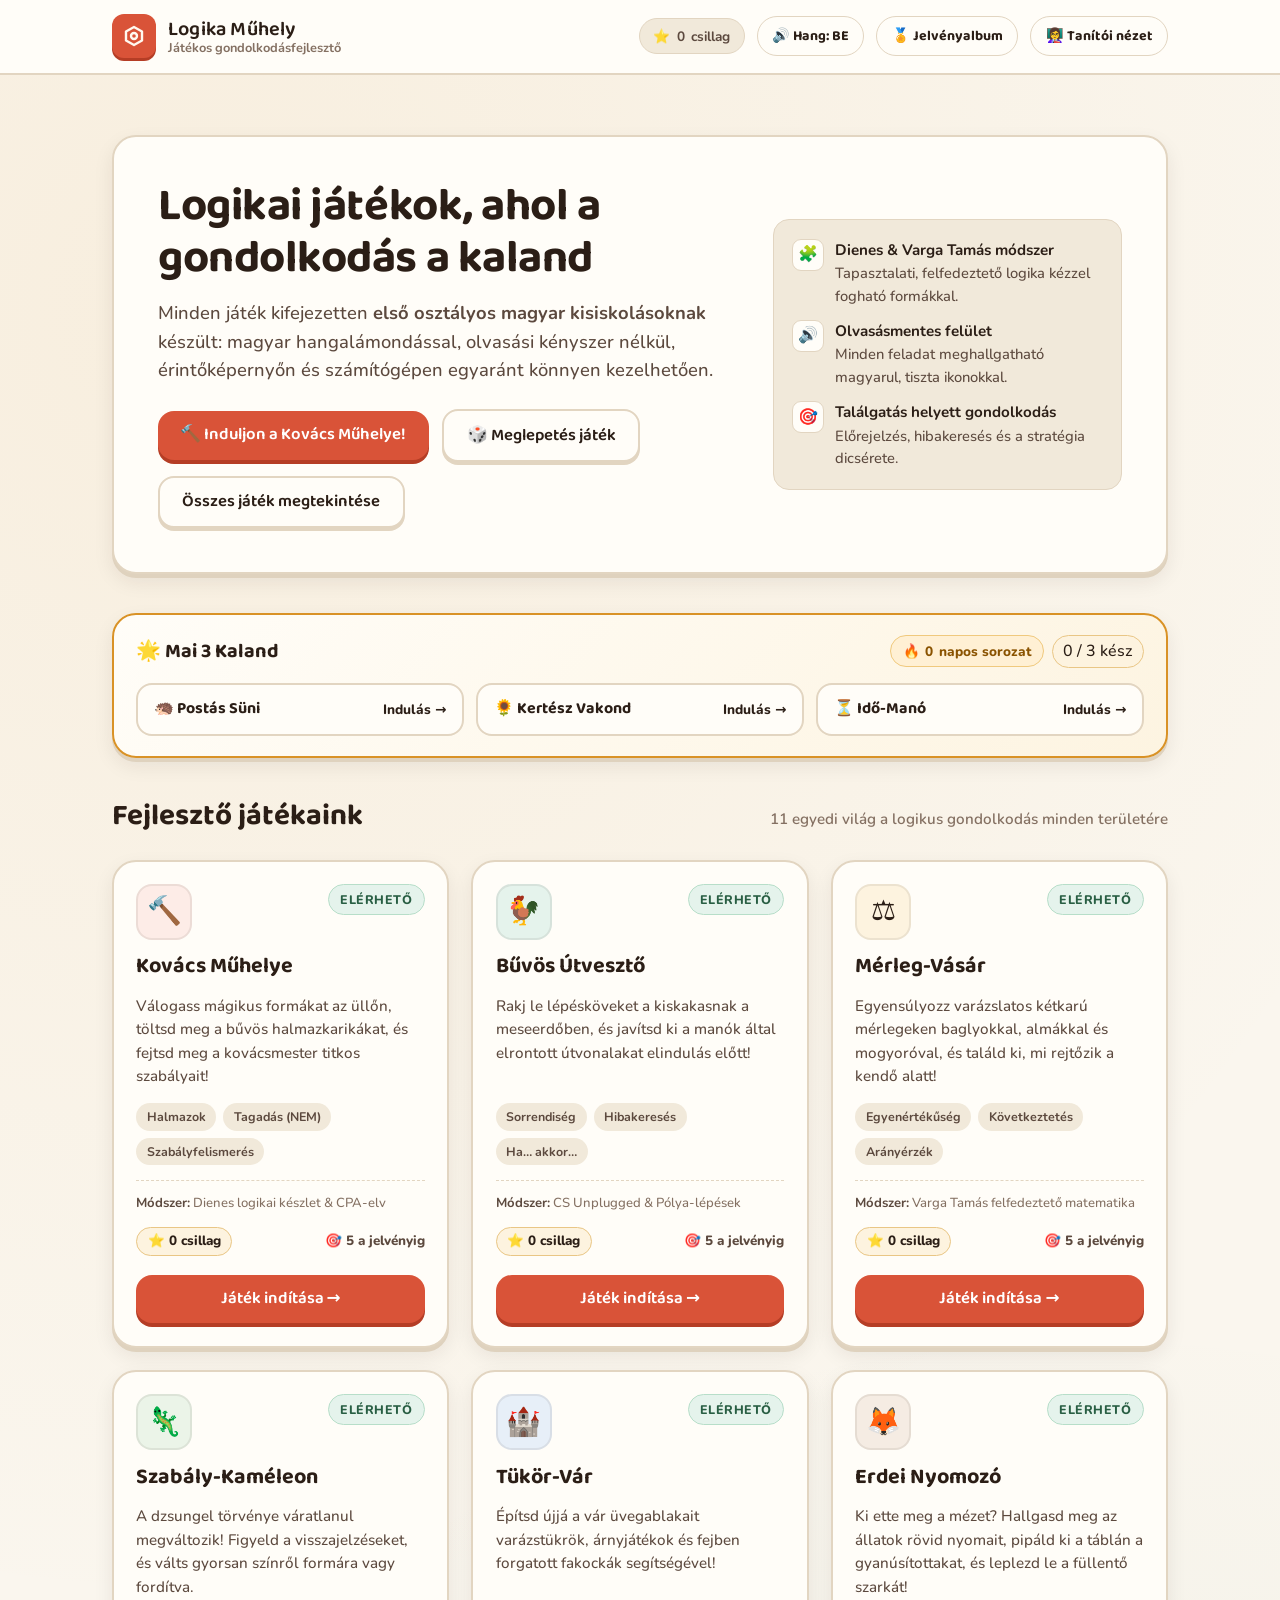
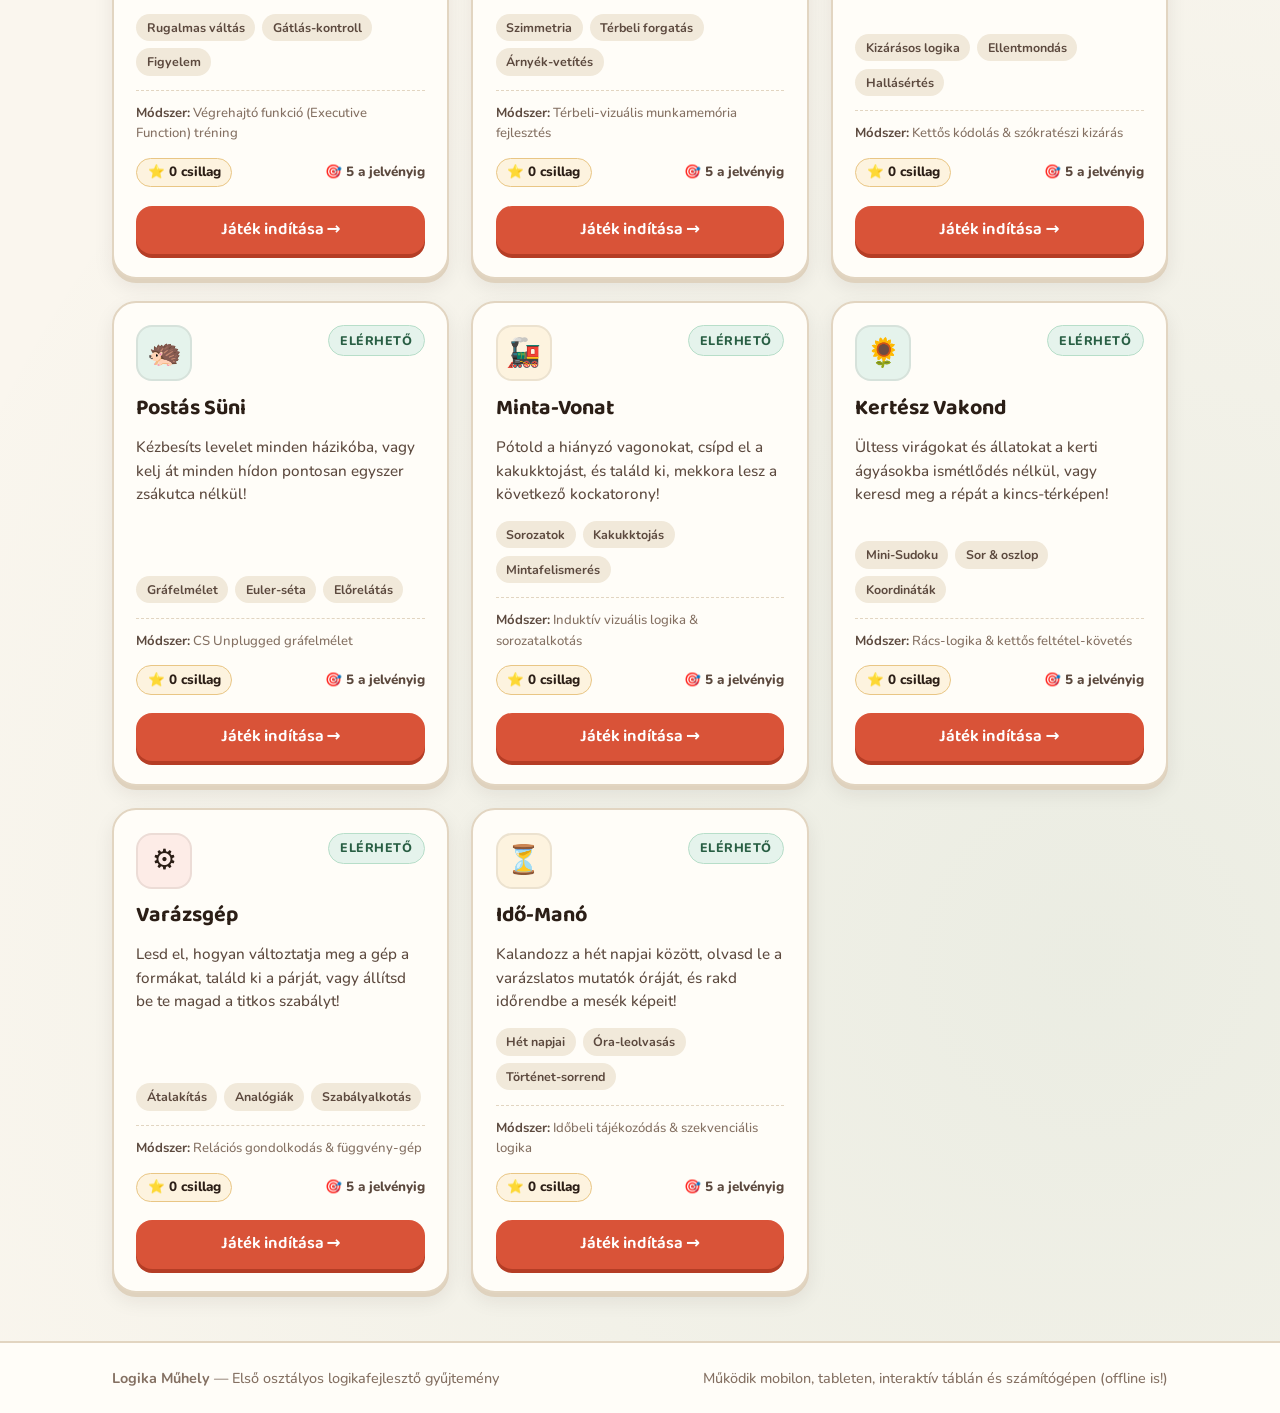
==== commit 3a698df3: "Add Idő-Manó (temporal & ordering logic, analog clock, story steps) as 11th app" ====
--- a/index.html
+++ b/index.html
@@ -98,7 +98,7 @@
     <section id="jatekok-lista" aria-labelledby="apps-section-title">
       <div class="section-heading">
         <h2 id="apps-section-title">Fejlesztő játékaink</h2>
-        <p>10 egyedi világ a logikus gondolkodás minden területére</p>
+        <p>11 egyedi világ a logikus gondolkodás minden területére</p>
       </div>
 
       <div class="apps-grid">
@@ -328,6 +328,29 @@
             <strong>Módszer:</strong> Relációs gondolkodás &amp; függvény-gép
           </div>
           <a href="varazsgep/index.html" class="btn btn-primary" id="btn-launch-gep">
+            Játék indítása →
+          </a>
+        </article>
+
+        <!-- 11. Idő-Manó (LIVE) -->
+        <article class="app-card is-live" id="card-ido-mano">
+          <div class="app-card-top">
+            <div class="app-emblem emblem-scale" aria-hidden="true">⏳</div>
+            <span class="status-label status-live">Elérhető</span>
+          </div>
+          <h3>Idő-Manó</h3>
+          <p class="app-card-desc">
+            Kalandozz a hét napjai között, olvasd le a varázslatos mutatók óráját, és rakd időrendbe a mesék képeit!
+          </p>
+          <div class="app-skills">
+            <span class="skill-chip">Hét napjai</span>
+            <span class="skill-chip">Óra-leolvasás</span>
+            <span class="skill-chip">Történet-sorrend</span>
+          </div>
+          <div class="app-method">
+            <strong>Módszer:</strong> Időbeli tájékozódás &amp; szekvenciális logika
+          </div>
+          <a href="ido-mano/index.html" class="btn btn-primary" id="btn-launch-mano">
             Játék indítása →
           </a>
         </article>
@@ -368,10 +391,10 @@
         <button type="button" class="teacher-btn" id="btn-close-album">✕ Bezárás</button>
       </div>
       <p style="margin:0; color:var(--ink-secondary); font-size:0.92rem;" id="album-subtitle">
-        Gyűjts 5 csillagot minden játékban, hogy feloldd mind a 10 mesterjelvényt!
+        Gyűjts 5 csillagot minden játékban, hogy feloldd mind a 11 mesterjelvényt!
       </p>
       <div id="album-grandmaster" class="grandmaster-banner" style="display:none;">
-        🏆 Gratulálunk! Mind a 10 mesterjelvényt megszerezted — Te vagy a Logika Nagymestere!
+        🏆 Gratulálunk! Mind a 11 mesterjelvényt megszerezted — Te vagy a Logika Nagymestere!
       </div>
       <div class="album-grid" id="album-grid"></div>
     </div>
@@ -391,6 +414,7 @@
         minta: 'card-minta-vonat',
         vakond: 'card-kertesz-vakond',
         gep: 'card-varazsgep',
+        mano: 'card-ido-mano',
       };
 
       function refreshHeroActions() {
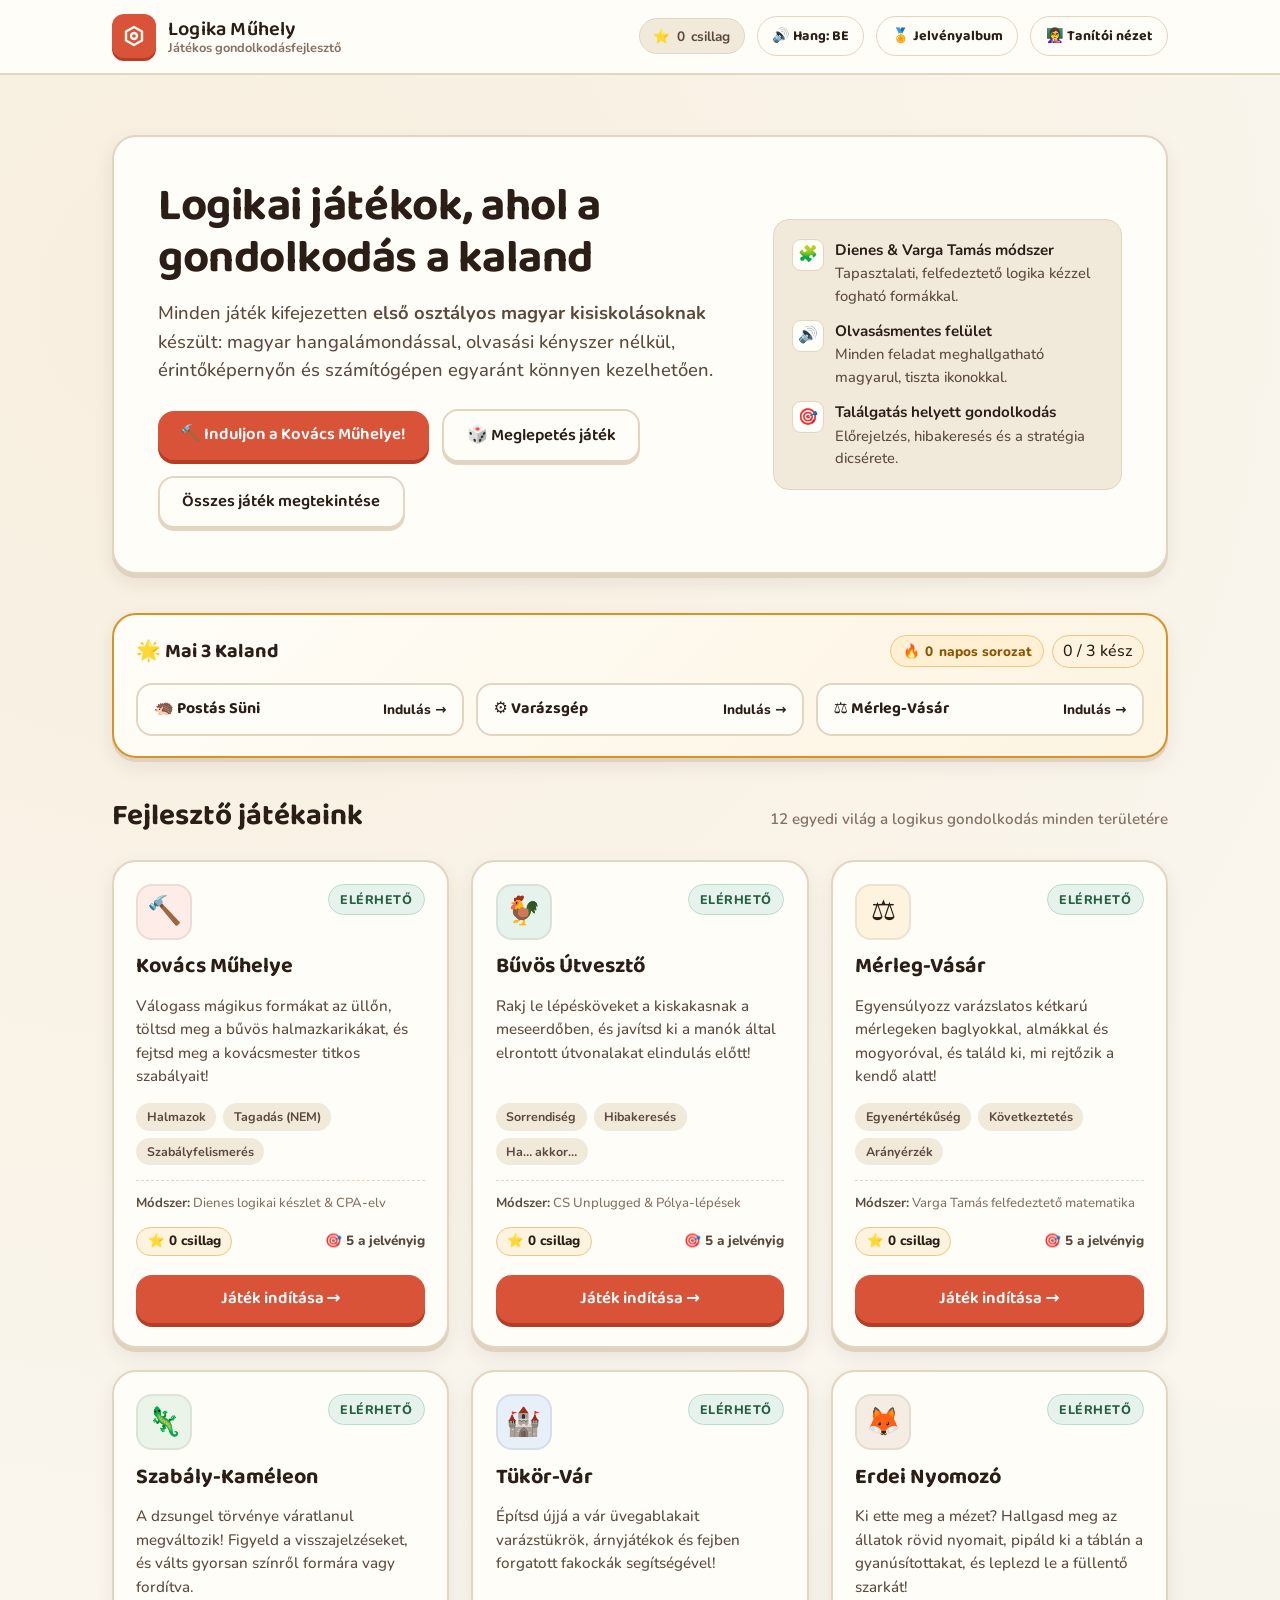
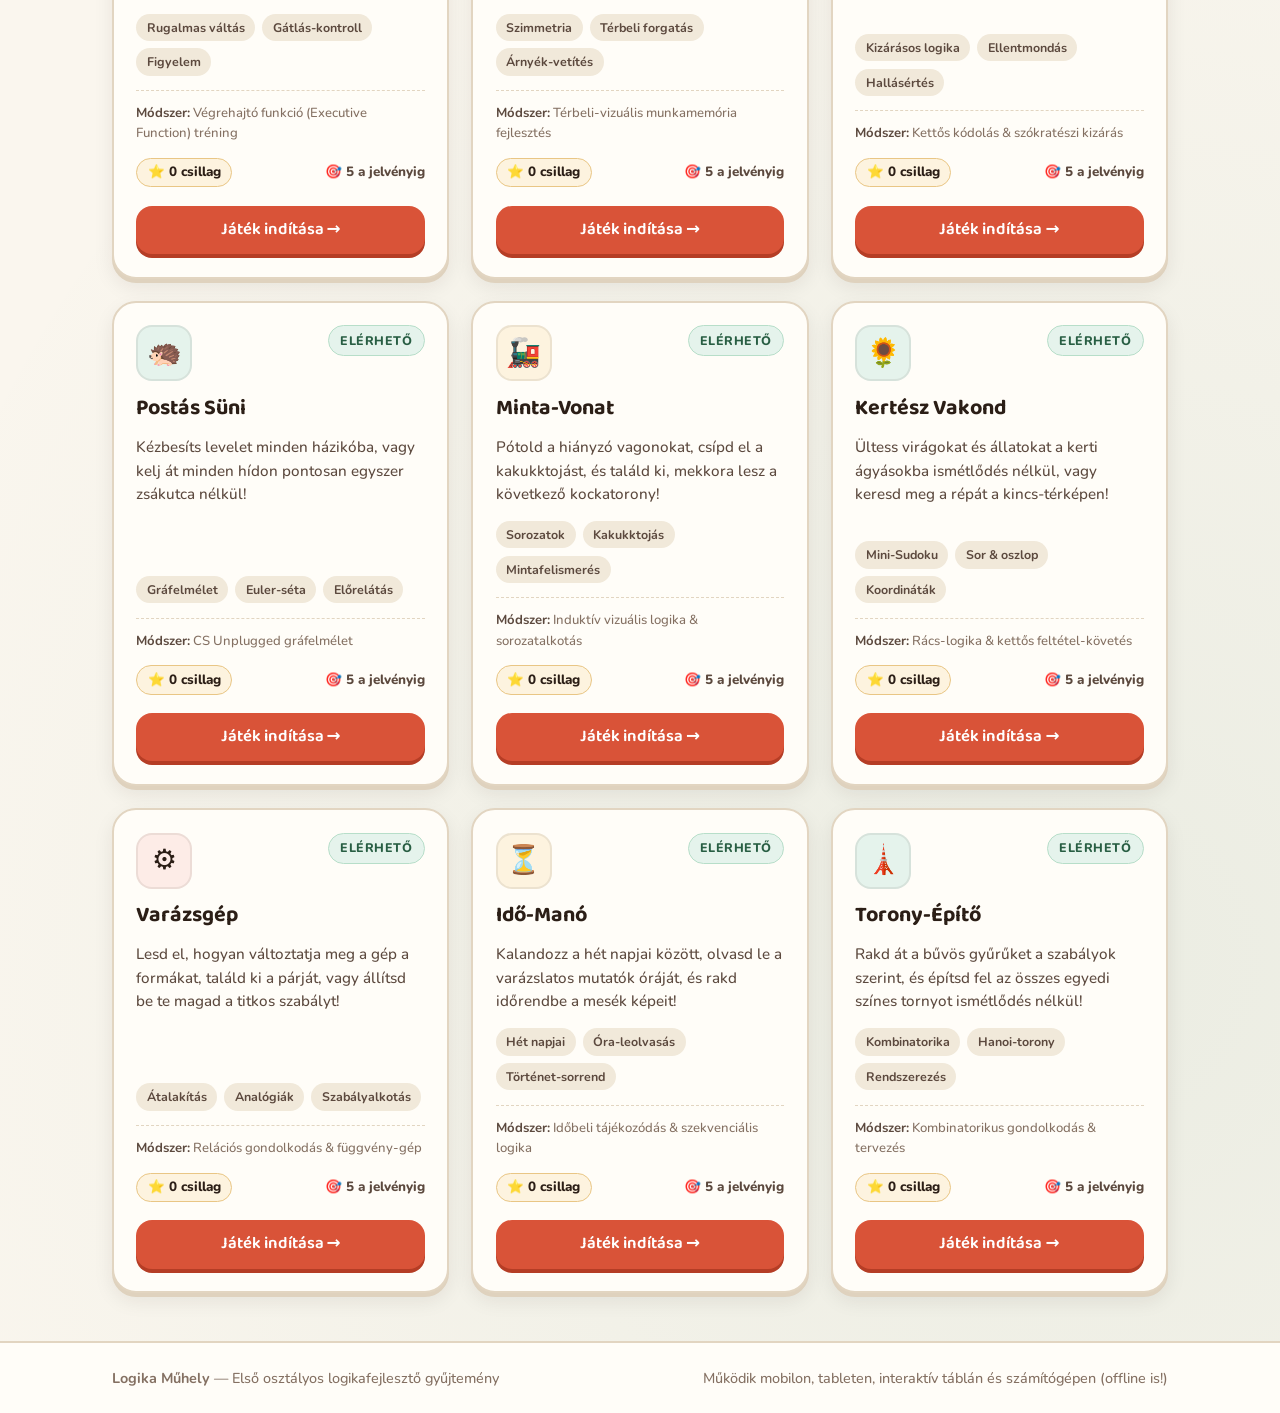
==== commit e2367a1f: "Add Torony-Építő (Tower of Hanoi & combinatorics) as 12th app" ====
--- a/index.html
+++ b/index.html
@@ -98,7 +98,7 @@
     <section id="jatekok-lista" aria-labelledby="apps-section-title">
       <div class="section-heading">
         <h2 id="apps-section-title">Fejlesztő játékaink</h2>
-        <p>11 egyedi világ a logikus gondolkodás minden területére</p>
+        <p>12 egyedi világ a logikus gondolkodás minden területére</p>
       </div>
 
       <div class="apps-grid">
@@ -351,6 +351,29 @@
             <strong>Módszer:</strong> Időbeli tájékozódás &amp; szekvenciális logika
           </div>
           <a href="ido-mano/index.html" class="btn btn-primary" id="btn-launch-mano">
+            Játék indítása →
+          </a>
+        </article>
+
+        <!-- 12. Torony-Építő (LIVE) -->
+        <article class="app-card is-live" id="card-torony-epito">
+          <div class="app-card-top">
+            <div class="app-emblem emblem-path" aria-hidden="true">🗼</div>
+            <span class="status-label status-live">Elérhető</span>
+          </div>
+          <h3>Torony-Építő</h3>
+          <p class="app-card-desc">
+            Rakd át a bűvös gyűrűket a szabályok szerint, és építsd fel az összes egyedi színes tornyot ismétlődés nélkül!
+          </p>
+          <div class="app-skills">
+            <span class="skill-chip">Kombinatorika</span>
+            <span class="skill-chip">Hanoi-torony</span>
+            <span class="skill-chip">Rendszerezés</span>
+          </div>
+          <div class="app-method">
+            <strong>Módszer:</strong> Kombinatorikus gondolkodás &amp; tervezés
+          </div>
+          <a href="torony-epito/index.html" class="btn btn-primary" id="btn-launch-torony">
             Játék indítása →
           </a>
         </article>
@@ -391,10 +414,10 @@
         <button type="button" class="teacher-btn" id="btn-close-album">✕ Bezárás</button>
       </div>
       <p style="margin:0; color:var(--ink-secondary); font-size:0.92rem;" id="album-subtitle">
-        Gyűjts 5 csillagot minden játékban, hogy feloldd mind a 11 mesterjelvényt!
+        Gyűjts 5 csillagot minden játékban, hogy feloldd mind a 12 mesterjelvényt!
       </p>
       <div id="album-grandmaster" class="grandmaster-banner" style="display:none;">
-        🏆 Gratulálunk! Mind a 11 mesterjelvényt megszerezted — Te vagy a Logika Nagymestere!
+        🏆 Gratulálunk! Mind a 12 mesterjelvényt megszerezted — Te vagy a Logika Nagymestere!
       </div>
       <div class="album-grid" id="album-grid"></div>
     </div>
@@ -415,6 +438,7 @@
         vakond: 'card-kertesz-vakond',
         gep: 'card-varazsgep',
         mano: 'card-ido-mano',
+        torony: 'card-torony-epito',
       };
 
       function refreshHeroActions() {
